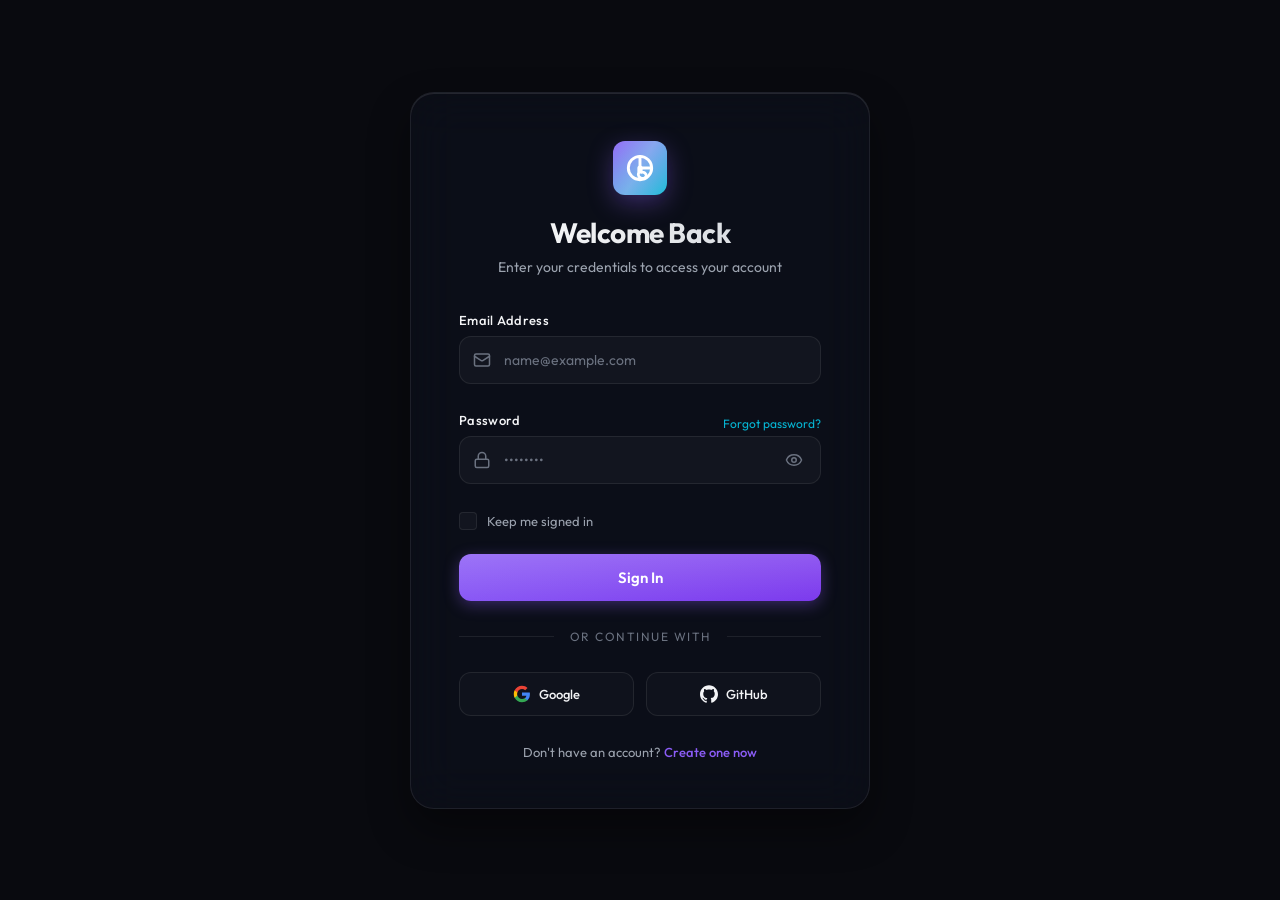
==== dashboard.html @ 805add6e "feat: Add dashboard page and update login redirect" ====
<!DOCTYPE html>
<html lang="en">
<head>
    <meta charset="UTF-8">
    <meta name="viewport" content="width=device-width, initial-scale=1.0">
    <title>Nebula Cloud | Dashboard</title>
    <!-- Google Fonts -->
    <link rel="preconnect" href="https://fonts.googleapis.com">
    <link rel="preconnect" href="https://fonts.gstatic.com" crossorigin>
    <link href="https://fonts.googleapis.com/css2?family=Outfit:wght@300;400;500;600;700&display=swap" rel="stylesheet">
    <style>
        /* --- CSS variables & Design tokens --- */
        :root {
            --bg-dark: #090a0f;
            --card-bg: rgba(17, 20, 32, 0.45);
            --card-border: rgba(255, 255, 255, 0.08);
            --primary: #8b5cf6;
            --primary-glow: rgba(139, 92, 246, 0.3);
            --primary-hover: #7c3aed;
            --accent-cyan: #06b6d4;
            --accent-green: #10b981;
            --accent-red: #ef4444;
            --text-main: #f3f4f6;
            --text-muted: #9ca3af;
            --text-muted-light: #6b7280;
            --radius-lg: 24px;
            --radius-md: 16px;
            --radius-sm: 8px;
            --transition-smooth: all 0.3s cubic-bezier(0.4, 0, 0.2, 1);
            --transition-fast: all 0.15s ease;
        }

        /* --- Global Resets & Base --- */
        * {
            margin: 0;
            padding: 0;
            box-sizing: border-box;
        }

        html, body {
            width: 100%;
            min-height: 100vh;
            font-family: 'Outfit', sans-serif;
            background-color: var(--bg-dark);
            color: var(--text-main);
            overflow-x: hidden;
            display: flex;
        }



        /* --- Background Floating Blobs --- */
        .blob-container {
            position: fixed;
            top: 0;
            left: 0;
            width: 100vw;
            height: 100vh;
            z-index: -1;
            overflow: hidden;
            pointer-events: none;
        }

        .blob {
            position: absolute;
            border-radius: 50%;
            filter: blur(120px);
            opacity: 0.2;
            mix-blend-mode: screen;
            animation: float 30s infinite alternate ease-in-out;
        }

        .blob-1 {
            top: -10%;
            left: 10%;
            width: 45vw;
            height: 45vw;
            background: radial-gradient(circle, var(--primary) 0%, rgba(139,92,246,0) 70%);
            animation-duration: 25s;
        }

        .blob-2 {
            bottom: -10%;
            right: 10%;
            width: 50vw;
            height: 50vw;
            background: radial-gradient(circle, var(--accent-cyan) 0%, rgba(6,182,212,0) 70%);
            animation-duration: 35s;
            animation-delay: -5s;
        }

        @keyframes float {
            0% { transform: translate(0, 0) scale(1) rotate(0deg); }
            50% { transform: translate(5%, 10%) scale(1.1) rotate(180deg); }
            100% { transform: translate(0, 0) scale(1) rotate(360deg); }
        }

        /* --- Dashboard Layout --- */
        .dashboard-container {
            display: grid;
            grid-template-columns: 260px 1fr;
            width: 100%;
            min-height: 100vh;
            position: relative;
        }

        /* --- Sidebar Navigation --- */
        .sidebar {
            background: rgba(10, 11, 18, 0.6);
            border-right: 1px solid var(--card-border);
            backdrop-filter: blur(20px);
            padding: 32px 24px;
            display: flex;
            flex-direction: column;
            justify-content: space-between;
        }

        .brand {
            display: flex;
            align-items: center;
            gap: 12px;
            margin-bottom: 48px;
        }

        .brand .logo {
            display: flex;
            justify-content: center;
            align-items: center;
            width: 38px;
            height: 38px;
            border-radius: var(--radius-sm);
            background: linear-gradient(135deg, var(--primary), var(--accent-cyan));
            color: white;
            box-shadow: 0 4px 12px var(--primary-glow);
        }

        .brand .logo svg {
            width: 20px;
            height: 20px;
        }

        .brand span {
            font-size: 18px;
            font-weight: 700;
            letter-spacing: -0.5px;
            background: linear-gradient(to right, #ffffff, #d1d5db);
            -webkit-background-clip: text;
            -webkit-text-fill-color: transparent;
        }

        .nav-menu {
            display: flex;
            flex-direction: column;
            gap: 8px;
            list-style: none;
            flex-grow: 1;
        }

        .nav-item a {
            display: flex;
            align-items: center;
            gap: 12px;
            padding: 12px 16px;
            color: var(--text-muted);
            text-decoration: none;
            border-radius: var(--radius-sm);
            font-size: 14px;
            font-weight: 500;
            transition: var(--transition-smooth);
        }

        .nav-item.active a,
        .nav-item a:hover {
            color: var(--text-main);
            background: rgba(255, 255, 255, 0.04);
        }

        .nav-item.active a {
            background: rgba(139, 92, 246, 0.15);
            border-left: 3px solid var(--primary);
            color: #c084fc;
        }

        .nav-item a svg {
            width: 18px;
            height: 18px;
        }

        .sidebar-footer {
            border-top: 1px solid var(--card-border);
            padding-top: 24px;
        }

        .logout-btn {
            width: 100%;
            display: flex;
            align-items: center;
            gap: 12px;
            padding: 12px 16px;
            background: none;
            border: 1px solid rgba(239, 68, 68, 0.2);
            border-radius: var(--radius-sm);
            color: var(--accent-red);
            font-family: inherit;
            font-size: 14px;
            font-weight: 500;
            cursor: pointer;
            transition: var(--transition-smooth);
        }

        .logout-btn:hover {
            background: rgba(239, 68, 68, 0.1);
            box-shadow: 0 0 15px rgba(239, 68, 68, 0.15);
        }

        /* --- Main Content Section --- */
        .main-content {
            padding: 40px;
            overflow-y: auto;
            max-height: 100vh;
        }

        /* --- Header --- */
        .dashboard-header {
            display: flex;
            justify-content: space-between;
            align-items: center;
            margin-bottom: 36px;
        }

        .welcome-section h2 {
            font-size: 28px;
            font-weight: 700;
            letter-spacing: -0.5px;
            margin-bottom: 6px;
        }

        .welcome-section p {
            color: var(--text-muted);
            font-size: 14px;
        }

        .action-bar {
            display: flex;
            gap: 12px;
        }

        .btn-primary {
            display: inline-flex;
            align-items: center;
            gap: 8px;
            padding: 12px 20px;
            background: linear-gradient(135deg, var(--primary), var(--primary-hover));
            border: none;
            border-radius: var(--radius-sm);
            color: white;
            font-family: inherit;
            font-size: 14px;
            font-weight: 600;
            cursor: pointer;
            box-shadow: 0 4px 15px var(--primary-glow);
            transition: var(--transition-smooth);
        }

        .btn-primary:hover {
            transform: translateY(-2px);
            box-shadow: 0 6px 20px rgba(139, 92, 246, 0.4);
        }

        .btn-primary:active {
            transform: translateY(0);
        }

        /* --- Stats Grid --- */
        .stats-grid {
            display: grid;
            grid-template-columns: repeat(auto-fit, minmax(220px, 1fr));
            gap: 24px;
            margin-bottom: 36px;
        }

        .stat-card {
            background: var(--card-bg);
            border: 1px solid var(--card-border);
            backdrop-filter: blur(20px);
            border-radius: var(--radius-md);
            padding: 24px;
            box-shadow: 0 10px 30px rgba(0, 0, 0, 0.2);
            transition: var(--transition-smooth);
        }

        .stat-card:hover {
            transform: translateY(-4px);
            border-color: rgba(255, 255, 255, 0.15);
            box-shadow: 0 12px 35px rgba(0, 0, 0, 0.3);
        }

        .stat-header {
            display: flex;
            justify-content: space-between;
            align-items: center;
            margin-bottom: 16px;
        }

        .stat-title {
            color: var(--text-muted);
            font-size: 14px;
            font-weight: 500;
        }

        .stat-icon {
            width: 36px;
            height: 36px;
            border-radius: var(--radius-sm);
            background: rgba(255, 255, 255, 0.03);
            display: flex;
            justify-content: center;
            align-items: center;
            color: var(--primary);
        }

        .stat-icon svg {
            width: 20px;
            height: 20px;
        }

        .stat-card:nth-child(2) .stat-icon { color: var(--accent-cyan); }
        .stat-card:nth-child(3) .stat-icon { color: var(--accent-green); }

        .stat-value {
            font-size: 32px;
            font-weight: 700;
            margin-bottom: 8px;
            letter-spacing: -0.5px;
        }

        .stat-footer {
            font-size: 12px;
            display: flex;
            align-items: center;
            gap: 4px;
        }

        .trend-up { color: var(--accent-green); }
        .trend-down { color: var(--accent-red); }

        /* --- Progress Bar --- */
        .progress-container {
            width: 100%;
            height: 6px;
            background: rgba(255, 255, 255, 0.05);
            border-radius: 3px;
            margin-top: 12px;
            overflow: hidden;
        }

        .progress-bar {
            height: 100%;
            background: linear-gradient(to right, var(--primary), var(--accent-cyan));
            border-radius: 3px;
            transition: width 1s ease-in-out;
        }

        /* --- Instance Table Section --- */
        .table-section {
            background: var(--card-bg);
            border: 1px solid var(--card-border);
            backdrop-filter: blur(20px);
            border-radius: var(--radius-md);
            padding: 28px;
            box-shadow: 0 10px 30px rgba(0, 0, 0, 0.2);
        }

        .table-title-row {
            display: flex;
            justify-content: space-between;
            align-items: center;
            margin-bottom: 20px;
        }

        .table-title {
            font-size: 18px;
            font-weight: 600;
        }

        .instance-table-wrapper {
            overflow-x: auto;
        }

        .instance-table {
            width: 100%;
            border-collapse: collapse;
            text-align: left;
        }

        .instance-table th {
            color: var(--text-muted);
            font-size: 13px;
            font-weight: 500;
            padding: 12px 16px;
            border-bottom: 1px solid var(--card-border);
        }

        .instance-table td {
            padding: 16px;
            font-size: 14px;
            border-bottom: 1px solid rgba(255, 255, 255, 0.04);
        }

        .instance-table tbody tr {
            transition: var(--transition-fast);
        }

        .instance-table tbody tr:hover {
            background: rgba(255, 255, 255, 0.01);
        }

        .status-badge {
            display: inline-flex;
            align-items: center;
            gap: 6px;
            padding: 4px 10px;
            border-radius: 12px;
            font-size: 12px;
            font-weight: 500;
        }

        .status-badge.active {
            background: rgba(16, 185, 129, 0.1);
            color: #a7f3d0;
            border: 1px solid rgba(16, 185, 129, 0.2);
        }

        .status-badge.active .dot {
            width: 6px;
            height: 6px;
            border-radius: 50%;
            background: var(--accent-green);
            box-shadow: 0 0 8px var(--accent-green);
        }

        .status-badge.stopped {
            background: rgba(239, 68, 68, 0.1);
            color: #fecaca;
            border: 1px solid rgba(239, 68, 68, 0.2);
        }

        .status-badge.stopped .dot {
            width: 6px;
            height: 6px;
            border-radius: 50%;
            background: var(--accent-red);
        }

        .btn-icon {
            background: none;
            border: none;
            color: var(--text-muted);
            cursor: pointer;
            padding: 6px;
            border-radius: 4px;
            display: inline-flex;
            align-items: center;
            justify-content: center;
            transition: var(--transition-fast);
        }

        .btn-icon:hover {
            color: var(--accent-red);
            background: rgba(239, 68, 68, 0.1);
        }

        .btn-icon svg {
            width: 16px;
            height: 16px;
        }

        /* --- Toast notification --- */
        .toast {
            position: fixed;
            bottom: 24px;
            right: 24px;
            z-index: 100;
            display: flex;
            align-items: center;
            gap: 12px;
            padding: 16px 20px;
            border-radius: var(--radius-sm);
            backdrop-filter: blur(16px);
            background: rgba(16, 185, 129, 0.15);
            border: 1px solid rgba(16, 185, 129, 0.25);
            color: #a7f3d0;
            box-shadow: 0 10px 30px rgba(0, 0, 0, 0.5);
            transform: translateY(100px);
            opacity: 0;
            transition: all 0.4s cubic-bezier(0.175, 0.885, 0.32, 1.275);
        }

        .toast.show {
            transform: translateY(0);
            opacity: 1;
        }

        .toast-icon {
            display: flex;
            align-items: center;
            justify-content: center;
            width: 20px;
            height: 20px;
        }

        .toast-icon::before {
            content: '';
            display: block;
            width: 6px;
            height: 10px;
            border: solid #10b981;
            border-width: 0 2px 2px 0;
            transform: rotate(45deg);
        }

        /* --- Responsive adjust --- */
        @media (max-width: 768px) {
            .dashboard-container {
                grid-template-columns: 1fr;
            }
            .sidebar {
                display: none; /* In production a hamburger menu is added */
            }
            .main-content {
                padding: 24px;
            }
        }
    </style>
</head>
<body>
    <!-- Security verification (immediate block) -->
    <script>
        if (!sessionStorage.getItem('userEmail')) {
            window.location.href = 'index.html';
        }
    </script>

    <!-- Animated Blobs -->
    <div class="blob-container">
        <div class="blob blob-1"></div>
        <div class="blob blob-2"></div>
    </div>

    <div class="dashboard-container" style="width: 100%;">
        <!-- Sidebar Navigation -->
        <aside class="sidebar">
            <div>
                <div class="brand">
                    <div class="logo">
                        <svg viewBox="0 0 24 24" fill="none" stroke="currentColor" stroke-width="2.5" stroke-linecap="round" stroke-linejoin="round">
                            <path d="M17.5 19A3.5 3.5 0 0 0 13 15.7V12a1 1 0 0 0-2 0v3.7a3.5 3.5 0 1 0 6.5 3.3z"/>
                            <path d="M12 2a10 10 0 1 0 10 10H12V2z"/>
                            <path d="M12 2a10 10 0 0 1 10 10"/>
                        </svg>
                    </div>
                    <span>Nebula Cloud</span>
                </div>
                <ul class="nav-menu">
                    <li class="nav-item active">
                        <a href="#">
                            <svg viewBox="0 0 24 24" fill="none" stroke="currentColor" stroke-width="2" stroke-linecap="round" stroke-linejoin="round">
                                <rect x="3" y="3" width="7" height="9" rx="1"/>
                                <rect x="14" y="3" width="7" height="5" rx="1"/>
                                <rect x="14" y="12" width="7" height="9" rx="1"/>
                                <rect x="3" y="16" width="7" height="5" rx="1"/>
                            </svg>
                            Dashboard
                        </a>
                    </li>
                    <li class="nav-item">
                        <a href="#">
                            <svg viewBox="0 0 24 24" fill="none" stroke="currentColor" stroke-width="2" stroke-linecap="round" stroke-linejoin="round">
                                <path d="M12 2L2 7l10 5 10-5-10-5zM2 17l10 5 10-5M2 12l10 5 10-5"/>
                            </svg>
                            Instances
                        </a>
                    </li>
                    <li class="nav-item">
                        <a href="#">
                            <svg viewBox="0 0 24 24" fill="none" stroke="currentColor" stroke-width="2" stroke-linecap="round" stroke-linejoin="round">
                                <path d="M21.21 15.89A10 10 0 1 1 8 2.83M22 12A10 10 0 0 0 12 2v10z"/>
                            </svg>
                            Analytics
                        </a>
                    </li>
                    <li class="nav-item">
                        <a href="#">
                            <svg viewBox="0 0 24 24" fill="none" stroke="currentColor" stroke-width="2" stroke-linecap="round" stroke-linejoin="round">
                                <circle cx="12" cy="12" r="3"/>
                                <path d="M19.4 15a1.65 1.65 0 0 0 .33 1.82l.06.06a2 2 0 1 1-2.83 2.83l-.06-.06a1.65 1.65 0 0 0-1.82-.33 1.65 1.65 0 0 0-1 1.51V21a2 2 0 0 1-4 0v-.09A1.65 1.65 0 0 0 9 19.4a1.65 1.65 0 0 0-1.82.33l-.06.06a2 2 0 1 1-2.83-2.83l.06-.06a1.65 1.65 0 0 0 .33-1.82 1.65 1.65 0 0 0-1.51-1H3a2 2 0 0 1 0-4h.09A1.65 1.65 0 0 0 4.6 9a1.65 1.65 0 0 0-.33-1.82l-.06-.06a2 2 0 1 1 2.83-2.83l.06.06a1.65 1.65 0 0 0 1.82.33H9a1.65 1.65 0 0 0 1-1.51V3a2 2 0 0 1 4 0v.09a1.65 1.65 0 0 0 1 1.51 1.65 1.65 0 0 0 1.82-.33l.06-.06a2 2 0 1 1 2.83 2.83l-.06.06a1.65 1.65 0 0 0-.33 1.82V9a1.65 1.65 0 0 0 1.51 1H21a2 2 0 0 1 0 4h-.09a1.65 1.65 0 0 0-1.51 1z"/>
                            </svg>
                            Settings
                        </a>
                    </li>
                </ul>
            </div>
            <div class="sidebar-footer">
                <button class="logout-btn" id="logout-btn">
                    <svg viewBox="0 0 24 24" fill="none" stroke="currentColor" stroke-width="2" stroke-linecap="round" stroke-linejoin="round">
                        <path d="M9 21H5a2 2 0 0 1-2-2V5a2 2 0 0 1 2-2h4M16 17l5-5-5-5M21 12H9"/>
                    </svg>
                    Sign Out
                </button>
            </div>
        </aside>

        <!-- Main Dashboard Panel -->
        <main class="main-content">
            <!-- Header -->
            <header class="dashboard-header">
                <div class="welcome-section">
                    <h2 id="welcome-title">Welcome back!</h2>
                    <p>Here is what's happening with your deployments today.</p>
                </div>
                <div class="action-bar">
                    <button class="btn-primary" id="btn-create">
                        <svg viewBox="0 0 24 24" fill="none" stroke="currentColor" stroke-width="2.5" stroke-linecap="round" stroke-linejoin="round" style="width: 18px; height: 18px;">
                            <line x1="12" y1="5" x2="12" y2="19"></line>
                            <line x1="5" y1="12" x2="19" y2="12"></line>
                        </svg>
                        Deploy Instance
                    </button>
                </div>
            </header>

            <!-- Stats Overview Cards -->
            <section class="stats-grid">
                <!-- Stat 1 -->
                <div class="stat-card">
                    <div class="stat-header">
                        <span class="stat-title">Active Instances</span>
                        <div class="stat-icon">
                            <svg viewBox="0 0 24 24" fill="none" stroke="currentColor" stroke-width="2" stroke-linecap="round" stroke-linejoin="round">
                                <rect x="2" y="2" width="20" height="8" rx="2" ry="2"/>
                                <rect x="2" y="14" width="20" height="8" rx="2" ry="2"/>
                                <line x1="6" y1="6" x2="6.01" y2="6"/>
                                <line x1="6" y1="18" x2="6.01" y2="18"/>
                            </svg>
                        </div>
                    </div>
                    <div class="stat-value" id="instances-count">3</div>
                    <div class="stat-footer">
                        <span class="trend-up">▲ 1 new</span> in the last 24h
                    </div>
                </div>

                <!-- Stat 2 -->
                <div class="stat-card">
                    <div class="stat-header">
                        <span class="stat-title">CPU Performance</span>
                        <div class="stat-icon">
                            <svg viewBox="0 0 24 24" fill="none" stroke="currentColor" stroke-width="2" stroke-linecap="round" stroke-linejoin="round">
                                <rect x="4" y="4" width="16" height="16" rx="2"/>
                                <rect x="9" y="9" width="6" height="6"/>
                                <line x1="9" y1="1" x2="9" y2="4"/>
                                <line x1="15" y1="1" x2="15" y2="4"/>
                                <line x1="9" y1="20" x2="9" y2="23"/>
                                <line x1="15" y1="20" x2="15" y2="23"/>
                                <line x1="20" y1="9" x2="23" y2="9"/>
                                <line x1="20" y1="15" x2="23" y2="15"/>
                                <line x1="1" y1="9" x2="4" y2="9"/>
                                <line x1="1" y1="15" x2="4" y2="15"/>
                            </svg>
                        </div>
                    </div>
                    <div class="stat-value">42%</div>
                    <div class="stat-footer">
                        Normal load capacity
                    </div>
                    <div class="progress-container">
                        <div class="progress-bar" style="width: 42%;"></div>
                    </div>
                </div>

                <!-- Stat 3 -->
                <div class="stat-card">
                    <div class="stat-header">
                        <span class="stat-title">Memory Allocation</span>
                        <div class="stat-icon">
                            <svg viewBox="0 0 24 24" fill="none" stroke="currentColor" stroke-width="2" stroke-linecap="round" stroke-linejoin="round">
                                <path d="M6 2v20M18 2v20M6 6h12M6 10h12M6 14h12M6 18h12"/>
                            </svg>
                        </div>
                    </div>
                    <div class="stat-value">68%</div>
                    <div class="stat-footer">
                        5.4 GB of 8 GB utilized
                    </div>
                    <div class="progress-container">
                        <div class="progress-bar" style="width: 68%; background: linear-gradient(to right, var(--primary), var(--accent-cyan));"></div>
                    </div>
                </div>
            </section>

            <!-- Table of Active Deployments -->
            <section class="table-section">
                <div class="table-title-row">
                    <h3 class="table-title">Cloud Deployments</h3>
                </div>
                <div class="instance-table-wrapper">
                    <table class="instance-table">
                        <thead>
                            <tr>
                                <th>Name</th>
                                <th>IP Address</th>
                                <th>Region</th>
                                <th>Status</th>
                                <th>Uptime</th>
                                <th>Actions</th>
                            </tr>
                        </thead>
                        <tbody id="instances-tbody">
                            <tr>
                                <td style="font-weight: 500;">production-web-01</td>
                                <td style="font-family: monospace; color: var(--accent-cyan);">192.168.10.45</td>
                                <td>US-East (N. Virginia)</td>
                                <td>
                                    <span class="status-badge active">
                                        <span class="dot"></span>
                                        Running
                                    </span>
                                </td>
                                <td>14 days</td>
                                <td>
                                    <button class="btn-icon delete-btn" aria-label="Terminate instance" data-name="production-web-01">
                                        <svg viewBox="0 0 24 24" fill="none" stroke="currentColor" stroke-width="2" stroke-linecap="round" stroke-linejoin="round">
                                            <polyline points="3 6 5 6 21 6"></polyline>
                                            <path d="M19 6v14a2 2 0 0 1-2 2H7a2 2 0 0 1-2-2V6m3 0V4a2 2 0 0 1 2-2h4a2 2 0 0 1 2 2v2"></path>
                                            <line x1="10" y1="11" x2="10" y2="17"></line>
                                            <line x1="14" y1="11" x2="14" y2="17"></line>
                                        </svg>
                                    </button>
                                </td>
                            </tr>
                            <tr>
                                <td style="font-weight: 500;">api-backend-srv</td>
                                <td style="font-family: monospace; color: var(--accent-cyan);">192.168.10.82</td>
                                <td>EU-West (Frankfurt)</td>
                                <td>
                                    <span class="status-badge active">
                                        <span class="dot"></span>
                                        Running
                                    </span>
                                </td>
                                <td>6 days</td>
                                <td>
                                    <button class="btn-icon delete-btn" aria-label="Terminate instance" data-name="api-backend-srv">
                                        <svg viewBox="0 0 24 24" fill="none" stroke="currentColor" stroke-width="2" stroke-linecap="round" stroke-linejoin="round">
                                            <polyline points="3 6 5 6 21 6"></polyline>
                                            <path d="M19 6v14a2 2 0 0 1-2 2H7a2 2 0 0 1-2-2V6m3 0V4a2 2 0 0 1 2-2h4a2 2 0 0 1 2 2v2"></path>
                                            <line x1="10" y1="11" x2="10" y2="17"></line>
                                            <line x1="14" y1="11" x2="14" y2="17"></line>
                                        </svg>
                                    </button>
                                </td>
                            </tr>
                            <tr>
                                <td style="font-weight: 500;">cache-redis-db</td>
                                <td style="font-family: monospace; color: var(--accent-cyan);">192.168.12.18</td>
                                <td>AP-South (Mumbai)</td>
                                <td>
                                    <span class="status-badge active">
                                        <span class="dot"></span>
                                        Running
                                    </span>
                                </td>
                                <td>32 mins</td>
                                <td>
                                    <button class="btn-icon delete-btn" aria-label="Terminate instance" data-name="cache-redis-db">
                                        <svg viewBox="0 0 24 24" fill="none" stroke="currentColor" stroke-width="2" stroke-linecap="round" stroke-linejoin="round">
                                            <polyline points="3 6 5 6 21 6"></polyline>
                                            <path d="M19 6v14a2 2 0 0 1-2 2H7a2 2 0 0 1-2-2V6m3 0V4a2 2 0 0 1 2-2h4a2 2 0 0 1 2 2v2"></path>
                                            <line x1="10" y1="11" x2="10" y2="17"></line>
                                            <line x1="14" y1="11" x2="14" y2="17"></line>
                                        </svg>
                                    </button>
                                </td>
                            </tr>
                        </tbody>
                    </table>
                </div>
            </section>
        </main>
    </div>

    <!-- Toast Notification -->
    <div id="toast" class="toast">
        <span class="toast-icon"></span>
        <span id="toast-text" class="toast-message">Instance deployed successfully!</span>
    </div>

    <!-- Script logic directly in dashboard.html -->
    <script>
        document.addEventListener('DOMContentLoaded', () => {
            const email = sessionStorage.getItem('userEmail');
            if (!email) {
                window.location.href = 'index.html';
                return;
            }

            // Update Header Name
            const welcomeTitle = document.getElementById('welcome-title');
            const name = email.split('@')[0];
            welcomeTitle.textContent = `Welcome back, ${name.charAt(0).toUpperCase() + name.slice(1)}!`;

            // Sign out action
            const logoutBtn = document.getElementById('logout-btn');
            logoutBtn.addEventListener('click', () => {
                sessionStorage.clear();
                window.location.href = 'index.html';
            });

            // Action: Terminate Instance
            const tbody = document.getElementById('instances-tbody');
            const instancesCount = document.getElementById('instances-count');

            const updateCounts = () => {
                const rows = tbody.querySelectorAll('tr').length;
                instancesCount.textContent = rows;
            };

            const attachDeleteListeners = () => {
                tbody.querySelectorAll('.delete-btn').forEach(btn => {
                    btn.replaceWith(btn.cloneNode(true)); // Clean listeners
                });
                
                tbody.querySelectorAll('.delete-btn').forEach(btn => {
                    btn.addEventListener('click', (e) => {
                        const tr = btn.closest('tr');
                        const name = btn.getAttribute('data-name');
                        tr.style.opacity = '0';
                        tr.style.transform = 'translateX(-20px)';
                        
                        setTimeout(() => {
                            tr.remove();
                            updateCounts();
                            showToast(`Instance "${name}" terminated successfully.`);
                        }, 300);
                    });
                });
            };

            // Initial bind
            attachDeleteListeners();

            // Toast Trigger
            const toast = document.getElementById('toast');
            const toastText = document.getElementById('toast-text');
            let toastTimeout;

            const showToast = (message) => {
                clearTimeout(toastTimeout);
                toastText.textContent = message;
                toast.classList.add('show');
                
                toastTimeout = setTimeout(() => {
                    toast.classList.remove('show');
                }, 3000);
            };

            // Deploy New Instance Interaction
            const btnCreate = document.getElementById('btn-create');
            const regions = ['US-West (Oregon)', 'EU-East (Ireland)', 'AP-East (Tokyo)', 'AP-Southeast (Singapore)'];
            const names = ['worker-node-alpha', 'analytics-db-replica', 'stat-logging-srv', 'media-storage-cdn'];
            
            btnCreate.addEventListener('click', () => {
                const randomIP = `192.168.${Math.floor(Math.random()*15 + 10)}.${Math.floor(Math.random()*250 + 4)}`;
                const randomRegion = regions[Math.floor(Math.random() * regions.length)];
                const randomName = `${names[Math.floor(Math.random() * names.length)]}-${Math.floor(Math.random() * 90 + 10)}`;

                const newRow = document.createElement('tr');
                newRow.style.opacity = '0';
                newRow.style.transform = 'translateY(15px)';
                newRow.style.transition = 'var(--transition-smooth)';
                
                newRow.innerHTML = `
                    <td style="font-weight: 500;">${randomName}</td>
                    <td style="font-family: monospace; color: var(--accent-cyan);">${randomIP}</td>
                    <td>${randomRegion}</td>
                    <td>
                        <span class="status-badge active">
                            <span class="dot"></span>
                            Running
                        </span>
                    </td>
                    <td>Just now</td>
                    <td>
                        <button class="btn-icon delete-btn" aria-label="Terminate instance" data-name="${randomName}">
                            <svg viewBox="0 0 24 24" fill="none" stroke="currentColor" stroke-width="2" stroke-linecap="round" stroke-linejoin="round">
                                <polyline points="3 6 5 6 21 6"></polyline>
                                <path d="M19 6v14a2 2 0 0 1-2 2H7a2 2 0 0 1-2-2V6m3 0V4a2 2 0 0 1 2-2h4a2 2 0 0 1 2 2v2"></path>
                                <line x1="10" y1="11" x2="10" y2="17"></line>
                                <line x1="14" y1="11" x2="14" y2="17"></line>
                            </svg>
                        </button>
                    </td>
                `;

                tbody.appendChild(newRow);
                
                // Trigger animation reflow
                newRow.offsetHeight;
                
                newRow.style.opacity = '1';
                newRow.style.transform = 'translateY(0)';

                attachDeleteListeners();
                updateCounts();
                showToast(`Deploying new instance "${randomName}"...`);
            });
        });
    </script>
</body>
</html>
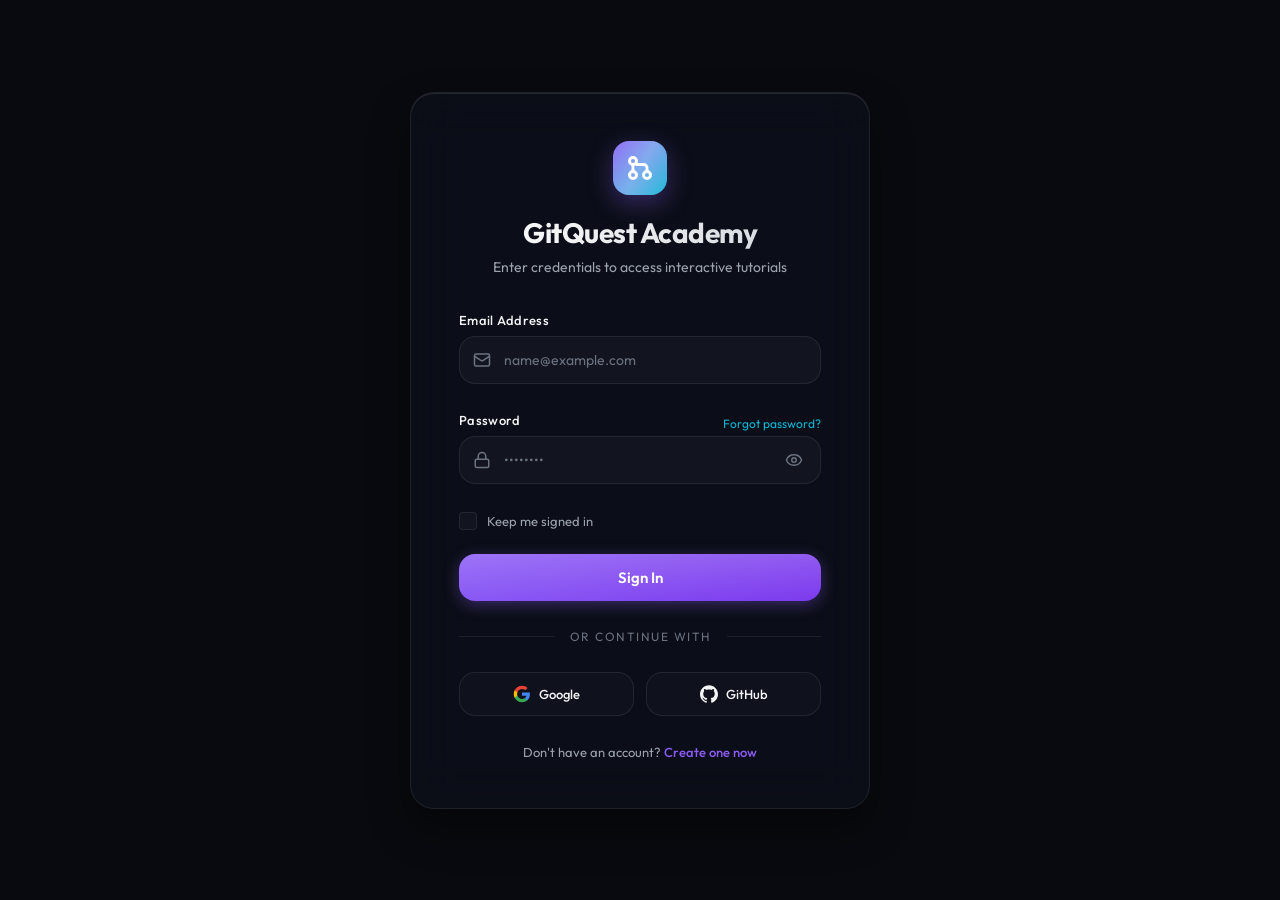
==== commit 429b7fbc: "fix: Bypass session redirect on local file protocol for offline testing" ====
--- a/dashboard.html
+++ b/dashboard.html
@@ -3,540 +3,17 @@
 <head>
     <meta charset="UTF-8">
     <meta name="viewport" content="width=device-width, initial-scale=1.0">
-    <title>Nebula Cloud | Dashboard</title>
+    <title>GitQuest Academy | Master Git & GitHub Interactively</title>
     <!-- Google Fonts -->
     <link rel="preconnect" href="https://fonts.googleapis.com">
     <link rel="preconnect" href="https://fonts.gstatic.com" crossorigin>
-    <link href="https://fonts.googleapis.com/css2?family=Outfit:wght@300;400;500;600;700&display=swap" rel="stylesheet">
-    <style>
-        /* --- CSS variables & Design tokens --- */
-        :root {
-            --bg-dark: #090a0f;
-            --card-bg: rgba(17, 20, 32, 0.45);
-            --card-border: rgba(255, 255, 255, 0.08);
-            --primary: #8b5cf6;
-            --primary-glow: rgba(139, 92, 246, 0.3);
-            --primary-hover: #7c3aed;
-            --accent-cyan: #06b6d4;
-            --accent-green: #10b981;
-            --accent-red: #ef4444;
-            --text-main: #f3f4f6;
-            --text-muted: #9ca3af;
-            --text-muted-light: #6b7280;
-            --radius-lg: 24px;
-            --radius-md: 16px;
-            --radius-sm: 8px;
-            --transition-smooth: all 0.3s cubic-bezier(0.4, 0, 0.2, 1);
-            --transition-fast: all 0.15s ease;
-        }
-
-        /* --- Global Resets & Base --- */
-        * {
-            margin: 0;
-            padding: 0;
-            box-sizing: border-box;
-        }
-
-        html, body {
-            width: 100%;
-            min-height: 100vh;
-            font-family: 'Outfit', sans-serif;
-            background-color: var(--bg-dark);
-            color: var(--text-main);
-            overflow-x: hidden;
-            display: flex;
-        }
-
-
-
-        /* --- Background Floating Blobs --- */
-        .blob-container {
-            position: fixed;
-            top: 0;
-            left: 0;
-            width: 100vw;
-            height: 100vh;
-            z-index: -1;
-            overflow: hidden;
-            pointer-events: none;
-        }
-
-        .blob {
-            position: absolute;
-            border-radius: 50%;
-            filter: blur(120px);
-            opacity: 0.2;
-            mix-blend-mode: screen;
-            animation: float 30s infinite alternate ease-in-out;
-        }
-
-        .blob-1 {
-            top: -10%;
-            left: 10%;
-            width: 45vw;
-            height: 45vw;
-            background: radial-gradient(circle, var(--primary) 0%, rgba(139,92,246,0) 70%);
-            animation-duration: 25s;
-        }
-
-        .blob-2 {
-            bottom: -10%;
-            right: 10%;
-            width: 50vw;
-            height: 50vw;
-            background: radial-gradient(circle, var(--accent-cyan) 0%, rgba(6,182,212,0) 70%);
-            animation-duration: 35s;
-            animation-delay: -5s;
-        }
-
-        @keyframes float {
-            0% { transform: translate(0, 0) scale(1) rotate(0deg); }
-            50% { transform: translate(5%, 10%) scale(1.1) rotate(180deg); }
-            100% { transform: translate(0, 0) scale(1) rotate(360deg); }
-        }
-
-        /* --- Dashboard Layout --- */
-        .dashboard-container {
-            display: grid;
-            grid-template-columns: 260px 1fr;
-            width: 100%;
-            min-height: 100vh;
-            position: relative;
-        }
-
-        /* --- Sidebar Navigation --- */
-        .sidebar {
-            background: rgba(10, 11, 18, 0.6);
-            border-right: 1px solid var(--card-border);
-            backdrop-filter: blur(20px);
-            padding: 32px 24px;
-            display: flex;
-            flex-direction: column;
-            justify-content: space-between;
-        }
-
-        .brand {
-            display: flex;
-            align-items: center;
-            gap: 12px;
-            margin-bottom: 48px;
-        }
-
-        .brand .logo {
-            display: flex;
-            justify-content: center;
-            align-items: center;
-            width: 38px;
-            height: 38px;
-            border-radius: var(--radius-sm);
-            background: linear-gradient(135deg, var(--primary), var(--accent-cyan));
-            color: white;
-            box-shadow: 0 4px 12px var(--primary-glow);
-        }
-
-        .brand .logo svg {
-            width: 20px;
-            height: 20px;
-        }
-
-        .brand span {
-            font-size: 18px;
-            font-weight: 700;
-            letter-spacing: -0.5px;
-            background: linear-gradient(to right, #ffffff, #d1d5db);
-            -webkit-background-clip: text;
-            -webkit-text-fill-color: transparent;
-        }
-
-        .nav-menu {
-            display: flex;
-            flex-direction: column;
-            gap: 8px;
-            list-style: none;
-            flex-grow: 1;
-        }
-
-        .nav-item a {
-            display: flex;
-            align-items: center;
-            gap: 12px;
-            padding: 12px 16px;
-            color: var(--text-muted);
-            text-decoration: none;
-            border-radius: var(--radius-sm);
-            font-size: 14px;
-            font-weight: 500;
-            transition: var(--transition-smooth);
-        }
-
-        .nav-item.active a,
-        .nav-item a:hover {
-            color: var(--text-main);
-            background: rgba(255, 255, 255, 0.04);
-        }
-
-        .nav-item.active a {
-            background: rgba(139, 92, 246, 0.15);
-            border-left: 3px solid var(--primary);
-            color: #c084fc;
-        }
-
-        .nav-item a svg {
-            width: 18px;
-            height: 18px;
-        }
-
-        .sidebar-footer {
-            border-top: 1px solid var(--card-border);
-            padding-top: 24px;
-        }
-
-        .logout-btn {
-            width: 100%;
-            display: flex;
-            align-items: center;
-            gap: 12px;
-            padding: 12px 16px;
-            background: none;
-            border: 1px solid rgba(239, 68, 68, 0.2);
-            border-radius: var(--radius-sm);
-            color: var(--accent-red);
-            font-family: inherit;
-            font-size: 14px;
-            font-weight: 500;
-            cursor: pointer;
-            transition: var(--transition-smooth);
-        }
-
-        .logout-btn:hover {
-            background: rgba(239, 68, 68, 0.1);
-            box-shadow: 0 0 15px rgba(239, 68, 68, 0.15);
-        }
-
-        /* --- Main Content Section --- */
-        .main-content {
-            padding: 40px;
-            overflow-y: auto;
-            max-height: 100vh;
-        }
-
-        /* --- Header --- */
-        .dashboard-header {
-            display: flex;
-            justify-content: space-between;
-            align-items: center;
-            margin-bottom: 36px;
-        }
-
-        .welcome-section h2 {
-            font-size: 28px;
-            font-weight: 700;
-            letter-spacing: -0.5px;
-            margin-bottom: 6px;
-        }
-
-        .welcome-section p {
-            color: var(--text-muted);
-            font-size: 14px;
-        }
-
-        .action-bar {
-            display: flex;
-            gap: 12px;
-        }
-
-        .btn-primary {
-            display: inline-flex;
-            align-items: center;
-            gap: 8px;
-            padding: 12px 20px;
-            background: linear-gradient(135deg, var(--primary), var(--primary-hover));
-            border: none;
-            border-radius: var(--radius-sm);
-            color: white;
-            font-family: inherit;
-            font-size: 14px;
-            font-weight: 600;
-            cursor: pointer;
-            box-shadow: 0 4px 15px var(--primary-glow);
-            transition: var(--transition-smooth);
-        }
-
-        .btn-primary:hover {
-            transform: translateY(-2px);
-            box-shadow: 0 6px 20px rgba(139, 92, 246, 0.4);
-        }
-
-        .btn-primary:active {
-            transform: translateY(0);
-        }
-
-        /* --- Stats Grid --- */
-        .stats-grid {
-            display: grid;
-            grid-template-columns: repeat(auto-fit, minmax(220px, 1fr));
-            gap: 24px;
-            margin-bottom: 36px;
-        }
-
-        .stat-card {
-            background: var(--card-bg);
-            border: 1px solid var(--card-border);
-            backdrop-filter: blur(20px);
-            border-radius: var(--radius-md);
-            padding: 24px;
-            box-shadow: 0 10px 30px rgba(0, 0, 0, 0.2);
-            transition: var(--transition-smooth);
-        }
-
-        .stat-card:hover {
-            transform: translateY(-4px);
-            border-color: rgba(255, 255, 255, 0.15);
-            box-shadow: 0 12px 35px rgba(0, 0, 0, 0.3);
-        }
-
-        .stat-header {
-            display: flex;
-            justify-content: space-between;
-            align-items: center;
-            margin-bottom: 16px;
-        }
-
-        .stat-title {
-            color: var(--text-muted);
-            font-size: 14px;
-            font-weight: 500;
-        }
-
-        .stat-icon {
-            width: 36px;
-            height: 36px;
-            border-radius: var(--radius-sm);
-            background: rgba(255, 255, 255, 0.03);
-            display: flex;
-            justify-content: center;
-            align-items: center;
-            color: var(--primary);
-        }
-
-        .stat-icon svg {
-            width: 20px;
-            height: 20px;
-        }
-
-        .stat-card:nth-child(2) .stat-icon { color: var(--accent-cyan); }
-        .stat-card:nth-child(3) .stat-icon { color: var(--accent-green); }
-
-        .stat-value {
-            font-size: 32px;
-            font-weight: 700;
-            margin-bottom: 8px;
-            letter-spacing: -0.5px;
-        }
-
-        .stat-footer {
-            font-size: 12px;
-            display: flex;
-            align-items: center;
-            gap: 4px;
-        }
-
-        .trend-up { color: var(--accent-green); }
-        .trend-down { color: var(--accent-red); }
-
-        /* --- Progress Bar --- */
-        .progress-container {
-            width: 100%;
-            height: 6px;
-            background: rgba(255, 255, 255, 0.05);
-            border-radius: 3px;
-            margin-top: 12px;
-            overflow: hidden;
-        }
-
-        .progress-bar {
-            height: 100%;
-            background: linear-gradient(to right, var(--primary), var(--accent-cyan));
-            border-radius: 3px;
-            transition: width 1s ease-in-out;
-        }
-
-        /* --- Instance Table Section --- */
-        .table-section {
-            background: var(--card-bg);
-            border: 1px solid var(--card-border);
-            backdrop-filter: blur(20px);
-            border-radius: var(--radius-md);
-            padding: 28px;
-            box-shadow: 0 10px 30px rgba(0, 0, 0, 0.2);
-        }
-
-        .table-title-row {
-            display: flex;
-            justify-content: space-between;
-            align-items: center;
-            margin-bottom: 20px;
-        }
-
-        .table-title {
-            font-size: 18px;
-            font-weight: 600;
-        }
-
-        .instance-table-wrapper {
-            overflow-x: auto;
-        }
-
-        .instance-table {
-            width: 100%;
-            border-collapse: collapse;
-            text-align: left;
-        }
-
-        .instance-table th {
-            color: var(--text-muted);
-            font-size: 13px;
-            font-weight: 500;
-            padding: 12px 16px;
-            border-bottom: 1px solid var(--card-border);
-        }
-
-        .instance-table td {
-            padding: 16px;
-            font-size: 14px;
-            border-bottom: 1px solid rgba(255, 255, 255, 0.04);
-        }
-
-        .instance-table tbody tr {
-            transition: var(--transition-fast);
-        }
-
-        .instance-table tbody tr:hover {
-            background: rgba(255, 255, 255, 0.01);
-        }
-
-        .status-badge {
-            display: inline-flex;
-            align-items: center;
-            gap: 6px;
-            padding: 4px 10px;
-            border-radius: 12px;
-            font-size: 12px;
-            font-weight: 500;
-        }
-
-        .status-badge.active {
-            background: rgba(16, 185, 129, 0.1);
-            color: #a7f3d0;
-            border: 1px solid rgba(16, 185, 129, 0.2);
-        }
-
-        .status-badge.active .dot {
-            width: 6px;
-            height: 6px;
-            border-radius: 50%;
-            background: var(--accent-green);
-            box-shadow: 0 0 8px var(--accent-green);
-        }
-
-        .status-badge.stopped {
-            background: rgba(239, 68, 68, 0.1);
-            color: #fecaca;
-            border: 1px solid rgba(239, 68, 68, 0.2);
-        }
-
-        .status-badge.stopped .dot {
-            width: 6px;
-            height: 6px;
-            border-radius: 50%;
-            background: var(--accent-red);
-        }
-
-        .btn-icon {
-            background: none;
-            border: none;
-            color: var(--text-muted);
-            cursor: pointer;
-            padding: 6px;
-            border-radius: 4px;
-            display: inline-flex;
-            align-items: center;
-            justify-content: center;
-            transition: var(--transition-fast);
-        }
-
-        .btn-icon:hover {
-            color: var(--accent-red);
-            background: rgba(239, 68, 68, 0.1);
-        }
-
-        .btn-icon svg {
-            width: 16px;
-            height: 16px;
-        }
-
-        /* --- Toast notification --- */
-        .toast {
-            position: fixed;
-            bottom: 24px;
-            right: 24px;
-            z-index: 100;
-            display: flex;
-            align-items: center;
-            gap: 12px;
-            padding: 16px 20px;
-            border-radius: var(--radius-sm);
-            backdrop-filter: blur(16px);
-            background: rgba(16, 185, 129, 0.15);
-            border: 1px solid rgba(16, 185, 129, 0.25);
-            color: #a7f3d0;
-            box-shadow: 0 10px 30px rgba(0, 0, 0, 0.5);
-            transform: translateY(100px);
-            opacity: 0;
-            transition: all 0.4s cubic-bezier(0.175, 0.885, 0.32, 1.275);
-        }
-
-        .toast.show {
-            transform: translateY(0);
-            opacity: 1;
-        }
-
-        .toast-icon {
-            display: flex;
-            align-items: center;
-            justify-content: center;
-            width: 20px;
-            height: 20px;
-        }
-
-        .toast-icon::before {
-            content: '';
-            display: block;
-            width: 6px;
-            height: 10px;
-            border: solid #10b981;
-            border-width: 0 2px 2px 0;
-            transform: rotate(45deg);
-        }
-
-        /* --- Responsive adjust --- */
-        @media (max-width: 768px) {
-            .dashboard-container {
-                grid-template-columns: 1fr;
-            }
-            .sidebar {
-                display: none; /* In production a hamburger menu is added */
-            }
-            .main-content {
-                padding: 24px;
-            }
-        }
-    </style>
+    <link href="https://fonts.googleapis.com/css2?family=Outfit:wght@300;400;500;600;700&family=Fira+Code:wght@400;500;600&display=swap" rel="stylesheet">
+    <link rel="stylesheet" href="style.css">
 </head>
 <body>
     <!-- Security verification (immediate block) -->
     <script>
-        if (!sessionStorage.getItem('userEmail')) {
+        if (window.location.protocol !== 'file:' && !sessionStorage.getItem('userEmail')) {
             window.location.href = 'index.html';
         }
     </script>
@@ -554,48 +31,43 @@
                 <div class="brand">
                     <div class="logo">
                         <svg viewBox="0 0 24 24" fill="none" stroke="currentColor" stroke-width="2.5" stroke-linecap="round" stroke-linejoin="round">
-                            <path d="M17.5 19A3.5 3.5 0 0 0 13 15.7V12a1 1 0 0 0-2 0v3.7a3.5 3.5 0 1 0 6.5 3.3z"/>
-                            <path d="M12 2a10 10 0 1 0 10 10H12V2z"/>
-                            <path d="M12 2a10 10 0 0 1 10 10"/>
+                            <circle cx="18" cy="18" r="3"/>
+                            <circle cx="6" cy="6" r="3"/>
+                            <circle cx="6" cy="18" r="3"/>
+                            <path d="M6 9v6M9 9h6a3 3 0 0 1 3 3v3"/>
                         </svg>
                     </div>
-                    <span>Nebula Cloud</span>
+                    <span>GitQuest Academy</span>
                 </div>
                 <ul class="nav-menu">
-                    <li class="nav-item active">
+                    <li class="nav-item active" data-panel="simulator">
                         <a href="#">
                             <svg viewBox="0 0 24 24" fill="none" stroke="currentColor" stroke-width="2" stroke-linecap="round" stroke-linejoin="round">
-                                <rect x="3" y="3" width="7" height="9" rx="1"/>
-                                <rect x="14" y="3" width="7" height="5" rx="1"/>
-                                <rect x="14" y="12" width="7" height="9" rx="1"/>
-                                <rect x="3" y="16" width="7" height="5" rx="1"/>
+                                <polyline points="4 17 10 11 4 5"></polyline>
+                                <line x1="12" y1="19" x2="20" y2="19"></line>
                             </svg>
-                            Dashboard
+                            Git Simulator
                         </a>
                     </li>
-                    <li class="nav-item">
+                    <li class="nav-item" data-panel="tutorials">
                         <a href="#">
                             <svg viewBox="0 0 24 24" fill="none" stroke="currentColor" stroke-width="2" stroke-linecap="round" stroke-linejoin="round">
-                                <path d="M12 2L2 7l10 5 10-5-10-5zM2 17l10 5 10-5M2 12l10 5 10-5"/>
+                                <path d="M4 19.5A2.5 2.5 0 0 1 6.5 17H20"/>
+                                <path d="M6.5 2H20v20H6.5A2.5 2.5 0 0 1 4 19.5v-15A2.5 2.5 0 0 1 6.5 2z"/>
                             </svg>
-                            Instances
+                            Git Tutorials
                         </a>
                     </li>
-                    <li class="nav-item">
+                    <li class="nav-item" data-panel="quizzes">
                         <a href="#">
                             <svg viewBox="0 0 24 24" fill="none" stroke="currentColor" stroke-width="2" stroke-linecap="round" stroke-linejoin="round">
-                                <path d="M21.21 15.89A10 10 0 1 1 8 2.83M22 12A10 10 0 0 0 12 2v10z"/>
+                                <path d="M14 2H6a2 2 0 0 0-2 2v16a2 2 0 0 0 2 2h12a2 2 0 0 0 2-2V8z"/>
+                                <polyline points="14 2 14 8 20 8"/>
+                                <line x1="9" y1="15" x2="15" y2="15"/>
+                                <line x1="9" y1="11" x2="10" y2="11"/>
+                                <line x1="9" y1="19" x2="13" y2="19"/>
                             </svg>
-                            Analytics
-                        </a>
-                    </li>
-                    <li class="nav-item">
-                        <a href="#">
-                            <svg viewBox="0 0 24 24" fill="none" stroke="currentColor" stroke-width="2" stroke-linecap="round" stroke-linejoin="round">
-                                <circle cx="12" cy="12" r="3"/>
-                                <path d="M19.4 15a1.65 1.65 0 0 0 .33 1.82l.06.06a2 2 0 1 1-2.83 2.83l-.06-.06a1.65 1.65 0 0 0-1.82-.33 1.65 1.65 0 0 0-1 1.51V21a2 2 0 0 1-4 0v-.09A1.65 1.65 0 0 0 9 19.4a1.65 1.65 0 0 0-1.82.33l-.06.06a2 2 0 1 1-2.83-2.83l.06-.06a1.65 1.65 0 0 0 .33-1.82 1.65 1.65 0 0 0-1.51-1H3a2 2 0 0 1 0-4h.09A1.65 1.65 0 0 0 4.6 9a1.65 1.65 0 0 0-.33-1.82l-.06-.06a2 2 0 1 1 2.83-2.83l.06.06a1.65 1.65 0 0 0 1.82.33H9a1.65 1.65 0 0 0 1-1.51V3a2 2 0 0 1 4 0v.09a1.65 1.65 0 0 0 1 1.51 1.65 1.65 0 0 0 1.82-.33l.06-.06a2 2 0 1 1 2.83 2.83l-.06.06a1.65 1.65 0 0 0-.33 1.82V9a1.65 1.65 0 0 0 1.51 1H21a2 2 0 0 1 0 4h-.09a1.65 1.65 0 0 0-1.51 1z"/>
-                            </svg>
-                            Settings
+                            Interactive Quizzes
                         </a>
                     </li>
                 </ul>
@@ -610,180 +82,141 @@
             </div>
         </aside>
 
-        <!-- Main Dashboard Panel -->
+        <!-- Main Panel Content -->
         <main class="main-content">
-            <!-- Header -->
+            <!-- Global header -->
             <header class="dashboard-header">
                 <div class="welcome-section">
-                    <h2 id="welcome-title">Welcome back!</h2>
-                    <p>Here is what's happening with your deployments today.</p>
-                </div>
-                <div class="action-bar">
-                    <button class="btn-primary" id="btn-create">
-                        <svg viewBox="0 0 24 24" fill="none" stroke="currentColor" stroke-width="2.5" stroke-linecap="round" stroke-linejoin="round" style="width: 18px; height: 18px;">
-                            <line x1="12" y1="5" x2="12" y2="19"></line>
-                            <line x1="5" y1="12" x2="19" y2="12"></line>
-                        </svg>
-                        Deploy Instance
-                    </button>
+                    <h2 id="welcome-title">Welcome to GitQuest!</h2>
+                    <p id="welcome-subtitle">Learn version control interactively. Staging, commits, branches, and GitHub push simulation.</p>
                 </div>
             </header>
 
-            <!-- Stats Overview Cards -->
-            <section class="stats-grid">
-                <!-- Stat 1 -->
-                <div class="stat-card">
-                    <div class="stat-header">
-                        <span class="stat-title">Active Instances</span>
-                        <div class="stat-icon">
-                            <svg viewBox="0 0 24 24" fill="none" stroke="currentColor" stroke-width="2" stroke-linecap="round" stroke-linejoin="round">
-                                <rect x="2" y="2" width="20" height="8" rx="2" ry="2"/>
-                                <rect x="2" y="14" width="20" height="8" rx="2" ry="2"/>
-                                <line x1="6" y1="6" x2="6.01" y2="6"/>
-                                <line x1="6" y1="18" x2="6.01" y2="18"/>
-                            </svg>
-                        </div>
-                    </div>
-                    <div class="stat-value" id="instances-count">3</div>
-                    <div class="stat-footer">
-                        <span class="trend-up">▲ 1 new</span> in the last 24h
-                    </div>
-                </div>
-
-                <!-- Stat 2 -->
-                <div class="stat-card">
-                    <div class="stat-header">
-                        <span class="stat-title">CPU Performance</span>
-                        <div class="stat-icon">
-                            <svg viewBox="0 0 24 24" fill="none" stroke="currentColor" stroke-width="2" stroke-linecap="round" stroke-linejoin="round">
-                                <rect x="4" y="4" width="16" height="16" rx="2"/>
-                                <rect x="9" y="9" width="6" height="6"/>
-                                <line x1="9" y1="1" x2="9" y2="4"/>
-                                <line x1="15" y1="1" x2="15" y2="4"/>
-                                <line x1="9" y1="20" x2="9" y2="23"/>
-                                <line x1="15" y1="20" x2="15" y2="23"/>
-                                <line x1="20" y1="9" x2="23" y2="9"/>
-                                <line x1="20" y1="15" x2="23" y2="15"/>
-                                <line x1="1" y1="9" x2="4" y2="9"/>
-                                <line x1="1" y1="15" x2="4" y2="15"/>
-                            </svg>
-                        </div>
-                    </div>
-                    <div class="stat-value">42%</div>
-                    <div class="stat-footer">
-                        Normal load capacity
-                    </div>
-                    <div class="progress-container">
-                        <div class="progress-bar" style="width: 42%;"></div>
-                    </div>
-                </div>
-
-                <!-- Stat 3 -->
-                <div class="stat-card">
-                    <div class="stat-header">
-                        <span class="stat-title">Memory Allocation</span>
-                        <div class="stat-icon">
-                            <svg viewBox="0 0 24 24" fill="none" stroke="currentColor" stroke-width="2" stroke-linecap="round" stroke-linejoin="round">
-                                <path d="M6 2v20M18 2v20M6 6h12M6 10h12M6 14h12M6 18h12"/>
-                            </svg>
-                        </div>
-                    </div>
-                    <div class="stat-value">68%</div>
-                    <div class="stat-footer">
-                        5.4 GB of 8 GB utilized
-                    </div>
-                    <div class="progress-container">
-                        <div class="progress-bar" style="width: 68%; background: linear-gradient(to right, var(--primary), var(--accent-cyan));"></div>
+            <!-- VIEW 1: Git Simulator Sandbox -->
+            <section class="panel-view active-panel" id="panel-simulator">
+                <div class="simulator-grid">
+                    <!-- Git Visualizer Diagram -->
+                    <div class="git-visualizer">
+                        <!-- Working Directory Zone -->
+                        <div class="visual-zone highlight-work" id="zone-working">
+                            <div class="zone-header">
+                                <span class="indicator"></span>
+                                Working Directory
+                            </div>
+                            <div class="file-list" id="files-working">
+                                <!-- Dynamically filled with script.js -->
+                            </div>
+                        </div>
+
+                        <!-- Staging Area Zone -->
+                        <div class="visual-zone highlight-stage" id="zone-staging">
+                            <div class="zone-header">
+                                <span class="indicator"></span>
+                                Staging Area
+                            </div>
+                            <div class="file-list" id="files-staging">
+                                <!-- Empty by default -->
+                            </div>
+                        </div>
+
+                        <!-- Local Repository Zone -->
+                        <div class="visual-zone highlight-local" id="zone-local">
+                            <div class="zone-header">
+                                <span class="indicator"></span>
+                                Local Repository
+                            </div>
+                            <div class="commit-list" id="commits-local">
+                                <!-- Empty by default -->
+                            </div>
+                        </div>
+
+                        <!-- GitHub Remote Zone -->
+                        <div class="visual-zone highlight-remote" id="zone-remote">
+                            <div class="zone-header">
+                                <span class="indicator"></span>
+                                GitHub Remote
+                            </div>
+                            <div class="commit-list" id="commits-remote">
+                                <!-- Empty by default -->
+                            </div>
+                        </div>
+                    </div>
+
+                    <!-- Git Terminal Window -->
+                    <div class="terminal-window">
+                        <div class="terminal-bar">
+                            <span class="terminal-btn t-red"></span>
+                            <span class="terminal-btn t-yellow"></span>
+                            <span class="terminal-btn t-green"></span>
+                            <span class="terminal-title">bash - terminal</span>
+                        </div>
+                        <div class="terminal-body" id="terminal-body">
+                            <div class="terminal-output" id="terminal-output">Welcome to GitQuest Academy Bash Terminal Simulator!
+Type git commands below. Try typing 'git status' or 'git init' to get started.
+
+</div>
+                            <form id="terminal-form" autocomplete="off">
+                                <div class="cli-input-row">
+                                    <span class="prompt-symbol">gitquest@academy:~$</span>
+                                    <input type="text" id="terminal-input" class="terminal-input" placeholder="Type a git command..." autofocus>
+                                </div>
+                            </form>
+                        </div>
                     </div>
                 </div>
             </section>
 
-            <!-- Table of Active Deployments -->
-            <section class="table-section">
-                <div class="table-title-row">
-                    <h3 class="table-title">Cloud Deployments</h3>
-                </div>
-                <div class="instance-table-wrapper">
-                    <table class="instance-table">
-                        <thead>
-                            <tr>
-                                <th>Name</th>
-                                <th>IP Address</th>
-                                <th>Region</th>
-                                <th>Status</th>
-                                <th>Uptime</th>
-                                <th>Actions</th>
-                            </tr>
-                        </thead>
-                        <tbody id="instances-tbody">
-                            <tr>
-                                <td style="font-weight: 500;">production-web-01</td>
-                                <td style="font-family: monospace; color: var(--accent-cyan);">192.168.10.45</td>
-                                <td>US-East (N. Virginia)</td>
-                                <td>
-                                    <span class="status-badge active">
-                                        <span class="dot"></span>
-                                        Running
-                                    </span>
-                                </td>
-                                <td>14 days</td>
-                                <td>
-                                    <button class="btn-icon delete-btn" aria-label="Terminate instance" data-name="production-web-01">
-                                        <svg viewBox="0 0 24 24" fill="none" stroke="currentColor" stroke-width="2" stroke-linecap="round" stroke-linejoin="round">
-                                            <polyline points="3 6 5 6 21 6"></polyline>
-                                            <path d="M19 6v14a2 2 0 0 1-2 2H7a2 2 0 0 1-2-2V6m3 0V4a2 2 0 0 1 2-2h4a2 2 0 0 1 2 2v2"></path>
-                                            <line x1="10" y1="11" x2="10" y2="17"></line>
-                                            <line x1="14" y1="11" x2="14" y2="17"></line>
-                                        </svg>
-                                    </button>
-                                </td>
-                            </tr>
-                            <tr>
-                                <td style="font-weight: 500;">api-backend-srv</td>
-                                <td style="font-family: monospace; color: var(--accent-cyan);">192.168.10.82</td>
-                                <td>EU-West (Frankfurt)</td>
-                                <td>
-                                    <span class="status-badge active">
-                                        <span class="dot"></span>
-                                        Running
-                                    </span>
-                                </td>
-                                <td>6 days</td>
-                                <td>
-                                    <button class="btn-icon delete-btn" aria-label="Terminate instance" data-name="api-backend-srv">
-                                        <svg viewBox="0 0 24 24" fill="none" stroke="currentColor" stroke-width="2" stroke-linecap="round" stroke-linejoin="round">
-                                            <polyline points="3 6 5 6 21 6"></polyline>
-                                            <path d="M19 6v14a2 2 0 0 1-2 2H7a2 2 0 0 1-2-2V6m3 0V4a2 2 0 0 1 2-2h4a2 2 0 0 1 2 2v2"></path>
-                                            <line x1="10" y1="11" x2="10" y2="17"></line>
-                                            <line x1="14" y1="11" x2="14" y2="17"></line>
-                                        </svg>
-                                    </button>
-                                </td>
-                            </tr>
-                            <tr>
-                                <td style="font-weight: 500;">cache-redis-db</td>
-                                <td style="font-family: monospace; color: var(--accent-cyan);">192.168.12.18</td>
-                                <td>AP-South (Mumbai)</td>
-                                <td>
-                                    <span class="status-badge active">
-                                        <span class="dot"></span>
-                                        Running
-                                    </span>
-                                </td>
-                                <td>32 mins</td>
-                                <td>
-                                    <button class="btn-icon delete-btn" aria-label="Terminate instance" data-name="cache-redis-db">
-                                        <svg viewBox="0 0 24 24" fill="none" stroke="currentColor" stroke-width="2" stroke-linecap="round" stroke-linejoin="round">
-                                            <polyline points="3 6 5 6 21 6"></polyline>
-                                            <path d="M19 6v14a2 2 0 0 1-2 2H7a2 2 0 0 1-2-2V6m3 0V4a2 2 0 0 1 2-2h4a2 2 0 0 1 2 2v2"></path>
-                                            <line x1="10" y1="11" x2="10" y2="17"></line>
-                                            <line x1="14" y1="11" x2="14" y2="17"></line>
-                                        </svg>
-                                    </button>
-                                </td>
-                            </tr>
-                        </tbody>
-                    </table>
+            <!-- VIEW 2: Git Tutorials Modules -->
+            <section class="panel-view" id="panel-tutorials">
+                <div class="tutorial-grid">
+                    <!-- Lesson Navigation -->
+                    <aside class="track-sidebar">
+                        <h4 class="track-title">Git Tracks</h4>
+                        <ul class="lesson-list" id="lesson-list">
+                            <!-- Populated dynamically with JavaScript -->
+                        </ul>
+                    </aside>
+
+                    <!-- Lesson Reader Panel -->
+                    <article class="lesson-reader" id="lesson-reader">
+                        <div class="lesson-header">
+                            <h3 id="reader-title">Select a Lesson</h3>
+                            <div class="meta">
+                                <span>Difficulty: <strong id="reader-diff">-</strong></span>
+                                <span>Time: <strong id="reader-time">-</strong></span>
+                            </div>
+                        </div>
+                        <div class="lesson-body" id="reader-body">
+                            <p>Click on any lesson in the sidebar to start learning. Follow the explanations, copy code snippets, and test them inside the interactive Git Simulator tab!</p>
+                        </div>
+                    </article>
+                </div>
+            </section>
+
+            <!-- VIEW 3: Interactive Quizzes -->
+            <section class="panel-view" id="panel-quizzes">
+                <div class="quiz-container">
+                    <div class="quiz-header">
+                        <h3>Git Mastery Assessment</h3>
+                        <span class="quiz-progress" id="quiz-progress">Question 1 of 5</span>
+                    </div>
+                    <div id="quiz-card-view">
+                        <h4 class="quiz-question" id="quiz-question">Loading...</h4>
+                        <div class="quiz-options" id="quiz-options">
+                            <!-- Filled dynamically -->
+                        </div>
+                        <div class="quiz-feedback" id="quiz-feedback">
+                            <!-- Feedback message -->
+                        </div>
+                        <div style="display: flex; justify-content: flex-end;">
+                            <button class="btn-primary" id="btn-next-question">Submit Answer</button>
+                        </div>
+                    </div>
+                    <div id="quiz-result-view" style="display: none; text-align: center; padding: 20px 0;">
+                        <h4 style="font-size: 22px; font-weight: 700; margin-bottom: 12px;">Quiz Completed!</h4>
+                        <p style="color: var(--text-muted); margin-bottom: 24px;" id="quiz-score-text">You scored 4 out of 5.</p>
+                        <button class="btn-primary" id="btn-reset-quiz">Restart Assessment</button>
+                    </div>
                 </div>
             </section>
         </main>
@@ -792,129 +225,10 @@
     <!-- Toast Notification -->
     <div id="toast" class="toast">
         <span class="toast-icon"></span>
-        <span id="toast-text" class="toast-message">Instance deployed successfully!</span>
+        <span id="toast-text" class="toast-message">State updated successfully!</span>
     </div>
 
-    <!-- Script logic directly in dashboard.html -->
-    <script>
-        document.addEventListener('DOMContentLoaded', () => {
-            const email = sessionStorage.getItem('userEmail');
-            if (!email) {
-                window.location.href = 'index.html';
-                return;
-            }
-
-            // Update Header Name
-            const welcomeTitle = document.getElementById('welcome-title');
-            const name = email.split('@')[0];
-            welcomeTitle.textContent = `Welcome back, ${name.charAt(0).toUpperCase() + name.slice(1)}!`;
-
-            // Sign out action
-            const logoutBtn = document.getElementById('logout-btn');
-            logoutBtn.addEventListener('click', () => {
-                sessionStorage.clear();
-                window.location.href = 'index.html';
-            });
-
-            // Action: Terminate Instance
-            const tbody = document.getElementById('instances-tbody');
-            const instancesCount = document.getElementById('instances-count');
-
-            const updateCounts = () => {
-                const rows = tbody.querySelectorAll('tr').length;
-                instancesCount.textContent = rows;
-            };
-
-            const attachDeleteListeners = () => {
-                tbody.querySelectorAll('.delete-btn').forEach(btn => {
-                    btn.replaceWith(btn.cloneNode(true)); // Clean listeners
-                });
-                
-                tbody.querySelectorAll('.delete-btn').forEach(btn => {
-                    btn.addEventListener('click', (e) => {
-                        const tr = btn.closest('tr');
-                        const name = btn.getAttribute('data-name');
-                        tr.style.opacity = '0';
-                        tr.style.transform = 'translateX(-20px)';
-                        
-                        setTimeout(() => {
-                            tr.remove();
-                            updateCounts();
-                            showToast(`Instance "${name}" terminated successfully.`);
-                        }, 300);
-                    });
-                });
-            };
-
-            // Initial bind
-            attachDeleteListeners();
-
-            // Toast Trigger
-            const toast = document.getElementById('toast');
-            const toastText = document.getElementById('toast-text');
-            let toastTimeout;
-
-            const showToast = (message) => {
-                clearTimeout(toastTimeout);
-                toastText.textContent = message;
-                toast.classList.add('show');
-                
-                toastTimeout = setTimeout(() => {
-                    toast.classList.remove('show');
-                }, 3000);
-            };
-
-            // Deploy New Instance Interaction
-            const btnCreate = document.getElementById('btn-create');
-            const regions = ['US-West (Oregon)', 'EU-East (Ireland)', 'AP-East (Tokyo)', 'AP-Southeast (Singapore)'];
-            const names = ['worker-node-alpha', 'analytics-db-replica', 'stat-logging-srv', 'media-storage-cdn'];
-            
-            btnCreate.addEventListener('click', () => {
-                const randomIP = `192.168.${Math.floor(Math.random()*15 + 10)}.${Math.floor(Math.random()*250 + 4)}`;
-                const randomRegion = regions[Math.floor(Math.random() * regions.length)];
-                const randomName = `${names[Math.floor(Math.random() * names.length)]}-${Math.floor(Math.random() * 90 + 10)}`;
-
-                const newRow = document.createElement('tr');
-                newRow.style.opacity = '0';
-                newRow.style.transform = 'translateY(15px)';
-                newRow.style.transition = 'var(--transition-smooth)';
-                
-                newRow.innerHTML = `
-                    <td style="font-weight: 500;">${randomName}</td>
-                    <td style="font-family: monospace; color: var(--accent-cyan);">${randomIP}</td>
-                    <td>${randomRegion}</td>
-                    <td>
-                        <span class="status-badge active">
-                            <span class="dot"></span>
-                            Running
-                        </span>
-                    </td>
-                    <td>Just now</td>
-                    <td>
-                        <button class="btn-icon delete-btn" aria-label="Terminate instance" data-name="${randomName}">
-                            <svg viewBox="0 0 24 24" fill="none" stroke="currentColor" stroke-width="2" stroke-linecap="round" stroke-linejoin="round">
-                                <polyline points="3 6 5 6 21 6"></polyline>
-                                <path d="M19 6v14a2 2 0 0 1-2 2H7a2 2 0 0 1-2-2V6m3 0V4a2 2 0 0 1 2-2h4a2 2 0 0 1 2 2v2"></path>
-                                <line x1="10" y1="11" x2="10" y2="17"></line>
-                                <line x1="14" y1="11" x2="14" y2="17"></line>
-                            </svg>
-                        </button>
-                    </td>
-                `;
-
-                tbody.appendChild(newRow);
-                
-                // Trigger animation reflow
-                newRow.offsetHeight;
-                
-                newRow.style.opacity = '1';
-                newRow.style.transform = 'translateY(0)';
-
-                attachDeleteListeners();
-                updateCounts();
-                showToast(`Deploying new instance "${randomName}"...`);
-            });
-        });
-    </script>
+    <!-- Engine Script -->
+    <script src="script.js"></script>
 </body>
 </html>
--- a/style.css
+++ b/style.css
@@ -0,0 +1,1348 @@
+/* ==========================================================================
+   DESIGN TOKENS & VARIABLES
+   ========================================================================== */
+:root {
+    /* Color Palette (Deep dark universe theme with vibrant accent glows) */
+    --bg-dark: #090a0f;
+    --bg-dark-rgb: 9, 10, 15;
+    --card-bg: rgba(17, 20, 32, 0.45);
+    --card-border: rgba(255, 255, 255, 0.08);
+    --card-border-focus: rgba(138, 92, 246, 0.4);
+    
+    --primary: #8b5cf6; /* Vibrant violet */
+    --primary-glow: rgba(139, 92, 246, 0.35);
+    --primary-hover: #7c3aed;
+    --accent-cyan: #06b6d4; /* Vibrant cyan */
+    --accent-pink: #ec4899; /* Vibrant pink */
+    --accent-green: #10b981; /* Success state */
+    --accent-yellow: #f59e0b; /* Pending state */
+    --accent-red: #ef4444; /* Error/untracked state */
+    
+    --text-main: #f3f4f6; /* Off-white */
+    --text-muted: #9ca3af; /* Gray */
+    --text-muted-light: #6b7280;
+    
+    --input-bg: rgba(255, 255, 255, 0.03);
+    --input-border: rgba(255, 255, 255, 0.08);
+    --input-focus: #8b5cf6;
+    
+    --terminal-bg: #05060b;
+    --terminal-border: rgba(255, 255, 255, 0.05);
+    
+    --success: #10b981;
+    --success-glow: rgba(16, 185, 129, 0.2);
+    --error: #ef4444;
+    --error-glow: rgba(239, 68, 68, 0.2);
+    
+    /* Typography */
+    --font-sans: 'Outfit', -apple-system, BlinkMacSystemFont, "Segoe UI", Roboto, sans-serif;
+    --font-mono: 'Fira Code', monospace;
+    
+    /* Layout */
+    --radius-lg: 24px;
+    --radius-md: 16px;
+    --radius-sm: 8px;
+    --transition-smooth: all 0.3s cubic-bezier(0.4, 0, 0.2, 1);
+    --transition-fast: all 0.15s ease;
+}
+
+/* ==========================================================================
+   BASE & RESET
+   ========================================================================== */
+* {
+    margin: 0;
+    padding: 0;
+    box-sizing: border-box;
+}
+
+html, body {
+    width: 100%;
+    min-height: 100vh;
+    font-family: var(--font-sans);
+    background-color: var(--bg-dark);
+    color: var(--text-main);
+    overflow-x: hidden;
+    display: flex;
+}
+
+/* ==========================================================================
+   BACKGROUND ANIMATED BLOBS
+   ========================================================================== */
+.blob-container {
+    position: fixed;
+    top: 0;
+    left: 0;
+    width: 100vw;
+    height: 100vh;
+    z-index: -1;
+    overflow: hidden;
+    pointer-events: none;
+}
+
+.blob {
+    position: absolute;
+    border-radius: 50%;
+    filter: blur(100px);
+    opacity: 0.35;
+    mix-blend-mode: screen;
+    animation: float 25s infinite alternate ease-in-out;
+}
+
+.blob-1 {
+    top: -10%;
+    left: -10%;
+    width: 50vw;
+    height: 50vw;
+    background: radial-gradient(circle, var(--primary) 0%, rgba(139,92,246,0) 70%);
+    animation-duration: 20s;
+}
+
+.blob-2 {
+    bottom: -15%;
+    right: -10%;
+    width: 60vw;
+    height: 60vw;
+    background: radial-gradient(circle, var(--accent-cyan) 0%, rgba(6,182,212,0) 70%);
+    animation-duration: 28s;
+    animation-delay: -5s;
+}
+
+.blob-3 {
+    top: 30%;
+    left: 50%;
+    width: 35vw;
+    height: 35vw;
+    background: radial-gradient(circle, var(--accent-pink) 0%, rgba(236,72,153,0) 70%);
+    animation-duration: 22s;
+    animation-delay: -10s;
+}
+
+@keyframes float {
+    0% {
+        transform: translate(0, 0) scale(1) rotate(0deg);
+    }
+    33% {
+        transform: translate(8%, 12%) scale(1.1) rotate(120deg);
+    }
+    66% {
+        transform: translate(-10%, -5%) scale(0.9) rotate(240deg);
+    }
+    100% {
+        transform: translate(0, 0) scale(1) rotate(360deg);
+    }
+}
+
+/* ==========================================================================
+   LOGIN MODULE STYLING
+   ========================================================================== */
+.login-container {
+    display: flex;
+    justify-content: center;
+    align-items: center;
+    padding: 24px;
+    width: 100%;
+    min-height: 100vh;
+}
+
+.login-card {
+    background: var(--card-bg);
+    border: 1px solid var(--card-border);
+    backdrop-filter: blur(24px) saturate(190%);
+    -webkit-backdrop-filter: blur(24px) saturate(190%);
+    border-radius: var(--radius-lg);
+    width: 100%;
+    max-width: 460px;
+    padding: 48px;
+    box-shadow: 
+        0 20px 40px rgba(0, 0, 0, 0.4),
+        inset 0 1px 0 rgba(255, 255, 255, 0.1);
+    transform: translateY(20px);
+    opacity: 0;
+    animation: card-appear 0.6s cubic-bezier(0.16, 1, 0.3, 1) forwards;
+}
+
+@keyframes card-appear {
+    to {
+        transform: translateY(0);
+        opacity: 1;
+    }
+}
+
+.brand-header {
+    text-align: center;
+    margin-bottom: 36px;
+}
+
+.brand-header .logo {
+    display: inline-flex;
+    justify-content: center;
+    align-items: center;
+    width: 54px;
+    height: 54px;
+    border-radius: var(--radius-md);
+    background: linear-gradient(135deg, var(--primary), var(--accent-cyan));
+    color: white;
+    margin-bottom: 20px;
+    box-shadow: 0 8px 24px var(--primary-glow);
+    position: relative;
+    overflow: hidden;
+}
+
+.brand-header .logo::after {
+    content: '';
+    position: absolute;
+    top: -50%;
+    left: -50%;
+    width: 200%;
+    height: 200%;
+    background: linear-gradient(to right, transparent, rgba(255, 255, 255, 0.3), transparent);
+    transform: rotate(30deg);
+    animation: shine 5s infinite ease-in-out;
+}
+
+@keyframes shine {
+    0% { transform: translate(-100%, -100%) rotate(30deg); }
+    30%, 100% { transform: translate(100%, 100%) rotate(30deg); }
+}
+
+.brand-header .logo svg {
+    width: 28px;
+    height: 28px;
+}
+
+.brand-header h1 {
+    font-size: 28px;
+    font-weight: 700;
+    letter-spacing: -0.5px;
+    background: linear-gradient(to right, #ffffff, #d1d5db);
+    -webkit-background-clip: text;
+    -webkit-text-fill-color: transparent;
+    margin-bottom: 8px;
+}
+
+.brand-header .subtitle {
+    color: var(--text-muted);
+    font-size: 14px;
+    font-weight: 400;
+}
+
+/* Inputs & Form Groups */
+.input-group {
+    margin-bottom: 22px;
+    display: flex;
+    flex-direction: column;
+}
+
+.input-group label {
+    font-size: 13px;
+    font-weight: 500;
+    color: var(--text-main);
+    margin-bottom: 8px;
+    letter-spacing: 0.3px;
+}
+
+.label-wrapper {
+    display: flex;
+    justify-content: space-between;
+    align-items: center;
+}
+
+.forgot-password-link {
+    font-size: 12px;
+    color: var(--accent-cyan);
+    text-decoration: none;
+    transition: var(--transition-fast);
+}
+
+.forgot-password-link:hover {
+    color: #22d3ee;
+    text-shadow: 0 0 10px rgba(6, 182, 212, 0.4);
+}
+
+.input-wrapper {
+    position: relative;
+    display: flex;
+    align-items: center;
+}
+
+.input-icon {
+    position: absolute;
+    left: 14px;
+    color: var(--text-muted-light);
+    display: flex;
+    align-items: center;
+    pointer-events: none;
+    transition: var(--transition-fast);
+}
+
+.input-icon svg {
+    width: 18px;
+    height: 18px;
+}
+
+.input-wrapper input {
+    width: 100%;
+    padding: 14px 44px;
+    background: var(--input-bg);
+    border: 1px solid var(--input-border);
+    border-radius: var(--radius-md);
+    color: var(--text-main);
+    font-family: var(--font-sans);
+    font-size: 14px;
+    font-weight: 400;
+    transition: var(--transition-smooth);
+}
+
+.input-wrapper input::placeholder {
+    color: var(--text-muted-light);
+}
+
+.input-wrapper input:focus {
+    outline: none;
+    border-color: var(--primary);
+    background: rgba(255, 255, 255, 0.05);
+    box-shadow: 
+        0 0 0 4px rgba(139, 92, 246, 0.15),
+        0 4px 12px rgba(0, 0, 0, 0.2);
+}
+
+.input-wrapper input:focus ~ .input-icon {
+    color: var(--primary);
+}
+
+.password-toggle {
+    position: absolute;
+    right: 14px;
+    background: none;
+    border: none;
+    color: var(--text-muted-light);
+    cursor: pointer;
+    padding: 4px;
+    display: flex;
+    align-items: center;
+    border-radius: 4px;
+    transition: var(--transition-fast);
+}
+
+.password-toggle:hover {
+    color: var(--text-main);
+}
+
+.password-toggle:focus-visible {
+    outline: 2px solid var(--primary);
+}
+
+.password-toggle svg {
+    width: 18px;
+    height: 18px;
+}
+
+.hidden {
+    display: none !important;
+}
+
+/* Form Errors */
+.error-message {
+    color: var(--error);
+    font-size: 12px;
+    margin-top: 6px;
+    opacity: 0;
+    max-height: 0;
+    overflow: hidden;
+    transition: var(--transition-smooth);
+}
+
+.input-group.invalid .error-message {
+    opacity: 1;
+    max-height: 20px;
+}
+
+.input-group.invalid input {
+    border-color: var(--error);
+    box-shadow: 0 0 0 4px rgba(239, 68, 68, 0.15);
+}
+
+.input-group.invalid .input-icon {
+    color: var(--error);
+}
+
+.remember-me-container {
+    margin: 8px 0 24px;
+}
+
+.checkbox-label {
+    display: flex;
+    align-items: center;
+    font-size: 13px;
+    color: var(--text-muted);
+    cursor: pointer;
+    user-select: none;
+}
+
+.checkbox-label input {
+    position: absolute;
+    opacity: 0;
+    cursor: pointer;
+    height: 0;
+    width: 0;
+}
+
+.custom-checkbox {
+    width: 18px;
+    height: 18px;
+    background: var(--input-bg);
+    border: 1px solid var(--input-border);
+    border-radius: 4px;
+    margin-right: 10px;
+    position: relative;
+    transition: var(--transition-fast);
+}
+
+.checkbox-label:hover .custom-checkbox {
+    border-color: var(--primary);
+    background: rgba(255, 255, 255, 0.05);
+}
+
+.checkbox-label input:checked ~ .custom-checkbox {
+    background: var(--primary);
+    border-color: var(--primary);
+    box-shadow: 0 0 10px var(--primary-glow);
+}
+
+.custom-checkbox::after {
+    content: "";
+    position: absolute;
+    display: none;
+    left: 5px;
+    top: 2px;
+    width: 5px;
+    height: 9px;
+    border: solid white;
+    border-width: 0 2px 2px 0;
+    transform: rotate(45deg);
+}
+
+.checkbox-label input:checked ~ .custom-checkbox::after {
+    display: block;
+}
+
+/* Submit Button */
+.submit-btn {
+    width: 100%;
+    padding: 14px;
+    border: none;
+    border-radius: var(--radius-md);
+    background: linear-gradient(135deg, var(--primary), var(--primary-hover));
+    color: white;
+    font-family: var(--font-sans);
+    font-size: 15px;
+    font-weight: 600;
+    cursor: pointer;
+    box-shadow: 0 4px 15px var(--primary-glow);
+    position: relative;
+    overflow: hidden;
+    display: flex;
+    justify-content: center;
+    align-items: center;
+    transition: var(--transition-smooth);
+}
+
+.submit-btn::before {
+    content: '';
+    position: absolute;
+    top: 0;
+    left: 0;
+    width: 100%;
+    height: 100%;
+    background: linear-gradient(to bottom, rgba(255,255,255,0.15), transparent);
+    opacity: 1;
+    transition: var(--transition-fast);
+}
+
+.submit-btn:hover {
+    transform: translateY(-2px);
+    box-shadow: 0 6px 20px rgba(139, 92, 246, 0.5);
+    filter: brightness(1.1);
+}
+
+.submit-btn:active {
+    transform: translateY(0);
+}
+
+.submit-btn:disabled {
+    opacity: 0.6;
+    cursor: not-allowed;
+    transform: none !important;
+    box-shadow: none !important;
+}
+
+.spinner {
+    animation: rotate 2s linear infinite;
+    width: 20px;
+    height: 20px;
+}
+
+.spinner .path {
+    stroke: #ffffff;
+    stroke-linecap: round;
+    animation: dash 1.5s ease-in-out infinite;
+}
+
+@keyframes rotate {
+    100% { transform: rotate(360deg); }
+}
+
+@keyframes dash {
+    0% { stroke-dasharray: 1, 150; stroke-dashoffset: 0; }
+    50% { stroke-dasharray: 90, 150; stroke-dashoffset: -35; }
+    100% { stroke-dasharray: 90, 150; stroke-dashoffset: -124; }
+}
+
+.divider {
+    display: flex;
+    align-items: center;
+    text-align: center;
+    margin: 28px 0;
+    color: var(--text-muted-light);
+    font-size: 12px;
+    text-transform: uppercase;
+    letter-spacing: 1.5px;
+}
+
+.divider::before,
+.divider::after {
+    content: '';
+    flex: 1;
+    border-bottom: 1px solid rgba(255, 255, 255, 0.08);
+}
+
+.divider:not(:empty)::before { margin-right: 16px; }
+.divider:not(:empty)::after { margin-left: 16px; }
+
+.social-login-grid {
+    display: grid;
+    grid-template-columns: 1fr 1fr;
+    gap: 12px;
+    margin-bottom: 28px;
+}
+
+.social-btn {
+    display: flex;
+    justify-content: center;
+    align-items: center;
+    gap: 8px;
+    padding: 12px;
+    background: rgba(255, 255, 255, 0.02);
+    border: 1px solid var(--input-border);
+    border-radius: var(--radius-md);
+    color: var(--text-main);
+    font-family: var(--font-sans);
+    font-size: 13px;
+    font-weight: 500;
+    cursor: pointer;
+    transition: var(--transition-smooth);
+}
+
+.social-btn:hover {
+    background: rgba(255, 255, 255, 0.05);
+    border-color: rgba(255, 255, 255, 0.2);
+    transform: translateY(-1px);
+}
+
+.social-icon {
+    width: 18px;
+    height: 18px;
+}
+
+.signup-prompt {
+    text-align: center;
+    font-size: 13px;
+    color: var(--text-muted);
+}
+
+.signup-link {
+    color: var(--primary);
+    text-decoration: none;
+    font-weight: 500;
+    transition: var(--transition-fast);
+}
+
+.signup-link:hover {
+    color: #a78bfa;
+    text-shadow: 0 0 10px rgba(167, 139, 250, 0.3);
+}
+
+/* ==========================================================
+   GIT ACADEMY INTERACTIVE DASHBOARD STYLING
+   ========================================================== */
+.dashboard-container {
+    display: grid;
+    grid-template-columns: 260px 1fr;
+    width: 100%;
+    min-height: 100vh;
+    position: relative;
+}
+
+/* Sidebar */
+.sidebar {
+    background: rgba(10, 11, 18, 0.6);
+    border-right: 1px solid var(--card-border);
+    backdrop-filter: blur(20px);
+    -webkit-backdrop-filter: blur(20px);
+    padding: 32px 24px;
+    display: flex;
+    flex-direction: column;
+    justify-content: space-between;
+}
+
+.brand {
+    display: flex;
+    align-items: center;
+    gap: 12px;
+    margin-bottom: 48px;
+}
+
+.brand .logo {
+    display: flex;
+    justify-content: center;
+    align-items: center;
+    width: 38px;
+    height: 38px;
+    border-radius: var(--radius-sm);
+    background: linear-gradient(135deg, var(--primary), var(--accent-cyan));
+    color: white;
+    box-shadow: 0 4px 12px var(--primary-glow);
+}
+
+.brand .logo svg {
+    width: 20px;
+    height: 20px;
+}
+
+.brand span {
+    font-size: 18px;
+    font-weight: 700;
+    letter-spacing: -0.5px;
+    background: linear-gradient(to right, #ffffff, #d1d5db);
+    -webkit-background-clip: text;
+    -webkit-text-fill-color: transparent;
+}
+
+.nav-menu {
+    display: flex;
+    flex-direction: column;
+    gap: 8px;
+    list-style: none;
+    flex-grow: 1;
+}
+
+.nav-item a {
+    display: flex;
+    align-items: center;
+    gap: 12px;
+    padding: 12px 16px;
+    color: var(--text-muted);
+    text-decoration: none;
+    border-radius: var(--radius-sm);
+    font-size: 14px;
+    font-weight: 500;
+    transition: var(--transition-smooth);
+}
+
+.nav-item.active a,
+.nav-item a:hover {
+    color: var(--text-main);
+    background: rgba(255, 255, 255, 0.04);
+}
+
+.nav-item.active a {
+    background: rgba(139, 92, 246, 0.15);
+    border-left: 3px solid var(--primary);
+    color: #c084fc;
+}
+
+.nav-item a svg {
+    width: 18px;
+    height: 18px;
+}
+
+.sidebar-footer {
+    border-top: 1px solid var(--card-border);
+    padding-top: 24px;
+}
+
+.logout-btn {
+    width: 100%;
+    display: flex;
+    align-items: center;
+    gap: 12px;
+    padding: 12px 16px;
+    background: none;
+    border: 1px solid rgba(239, 68, 68, 0.2);
+    border-radius: var(--radius-sm);
+    color: var(--accent-red);
+    font-family: inherit;
+    font-size: 14px;
+    font-weight: 500;
+    cursor: pointer;
+    transition: var(--transition-smooth);
+}
+
+.logout-btn:hover {
+    background: rgba(239, 68, 68, 0.1);
+    box-shadow: 0 0 15px rgba(239, 68, 68, 0.15);
+}
+
+/* Main Panel & Header */
+.main-content {
+    padding: 40px;
+    overflow-y: auto;
+    max-height: 100vh;
+    flex-grow: 1;
+}
+
+.dashboard-header {
+    display: flex;
+    justify-content: space-between;
+    align-items: center;
+    margin-bottom: 36px;
+}
+
+.welcome-section h2 {
+    font-size: 28px;
+    font-weight: 700;
+    letter-spacing: -0.5px;
+    margin-bottom: 6px;
+}
+
+.welcome-section p {
+    color: var(--text-muted);
+    font-size: 14px;
+}
+
+/* View panel toggle */
+.panel-view {
+    display: none;
+    animation: fadeIn 0.4s ease forwards;
+}
+
+.panel-view.active-panel {
+    display: block;
+}
+
+@keyframes fadeIn {
+    from { opacity: 0; transform: translateY(10px); }
+    to { opacity: 1; transform: translateY(0); }
+}
+
+/* ==========================================================
+   INTERACTIVE SIMULATOR (MAP + TERMINAL)
+   ========================================================== */
+.simulator-grid {
+    display: grid;
+    grid-template-rows: auto 1fr;
+    gap: 28px;
+}
+
+/* Visual Map Zones */
+.git-visualizer {
+    display: grid;
+    grid-template-columns: repeat(4, 1fr);
+    gap: 16px;
+    background: var(--card-bg);
+    border: 1px solid var(--card-border);
+    border-radius: var(--radius-md);
+    padding: 24px;
+    box-shadow: 0 10px 30px rgba(0, 0, 0, 0.3);
+}
+
+.visual-zone {
+    background: rgba(255, 255, 255, 0.015);
+    border: 1px dashed rgba(255, 255, 255, 0.08);
+    border-radius: var(--radius-sm);
+    padding: 16px;
+    min-height: 180px;
+    display: flex;
+    flex-direction: column;
+    position: relative;
+    transition: var(--transition-smooth);
+}
+
+.visual-zone.highlight-work { border-color: var(--accent-red); }
+.visual-zone.highlight-stage { border-color: var(--accent-green); }
+.visual-zone.highlight-local { border-color: var(--primary); }
+.visual-zone.highlight-remote { border-color: var(--accent-cyan); }
+
+.zone-header {
+    font-size: 12px;
+    font-weight: 600;
+    color: var(--text-muted);
+    text-transform: uppercase;
+    letter-spacing: 0.8px;
+    margin-bottom: 12px;
+    display: flex;
+    align-items: center;
+    gap: 6px;
+}
+
+.zone-header .indicator {
+    width: 8px;
+    height: 8px;
+    border-radius: 50%;
+    background: var(--text-muted);
+}
+
+.visual-zone.highlight-work .indicator { background: var(--accent-red); box-shadow: 0 0 8px var(--accent-red); }
+.visual-zone.highlight-stage .indicator { background: var(--accent-green); box-shadow: 0 0 8px var(--accent-green); }
+.visual-zone.highlight-local .indicator { background: var(--primary); box-shadow: 0 0 8px var(--primary); }
+.visual-zone.highlight-remote .indicator { background: var(--accent-cyan); box-shadow: 0 0 8px var(--accent-cyan); }
+
+.file-list, .commit-list {
+    display: flex;
+    flex-direction: column;
+    gap: 8px;
+    flex-grow: 1;
+    overflow-y: auto;
+}
+
+.visual-file {
+    background: rgba(255, 255, 255, 0.03);
+    border: 1px solid rgba(255, 255, 255, 0.08);
+    border-radius: 6px;
+    padding: 10px 12px;
+    font-size: 13px;
+    font-family: var(--font-mono);
+    display: flex;
+    justify-content: space-between;
+    align-items: center;
+    animation: scaleIn 0.25s ease forwards;
+}
+
+@keyframes scaleIn {
+    from { opacity: 0; transform: scale(0.95); }
+    to { opacity: 1; transform: scale(1); }
+}
+
+.visual-file.untracked { color: var(--accent-red); border-color: rgba(239, 68, 68, 0.15); }
+.visual-file.modified { color: var(--accent-yellow); border-color: rgba(245, 158, 11, 0.15); }
+.visual-file.staged { color: var(--accent-green); border-color: rgba(16, 185, 129, 0.15); }
+
+.visual-commit {
+    background: rgba(139, 92, 246, 0.08);
+    border: 1px solid rgba(139, 92, 246, 0.2);
+    border-radius: 6px;
+    padding: 8px 10px;
+    font-size: 12px;
+    display: flex;
+    flex-direction: column;
+    gap: 2px;
+    animation: scaleIn 0.25s ease forwards;
+}
+
+.visual-commit .hash {
+    font-family: var(--font-mono);
+    color: #c084fc;
+    font-weight: 600;
+}
+
+.visual-commit .msg {
+    color: var(--text-main);
+    white-space: nowrap;
+    overflow: hidden;
+    text-overflow: ellipsis;
+}
+
+.remote-commit {
+    background: rgba(6, 182, 212, 0.08);
+    border: 1px solid rgba(6, 182, 212, 0.2);
+}
+
+.remote-commit .hash {
+    color: var(--accent-cyan);
+}
+
+/* Terminal Console UI */
+.terminal-window {
+    background: var(--terminal-bg);
+    border: 1px solid var(--terminal-border);
+    border-radius: var(--radius-md);
+    box-shadow: 0 20px 50px rgba(0, 0, 0, 0.5);
+    overflow: hidden;
+    display: flex;
+    flex-direction: column;
+    min-height: 380px;
+}
+
+.terminal-bar {
+    background: rgba(255, 255, 255, 0.02);
+    border-bottom: 1px solid rgba(255, 255, 255, 0.05);
+    padding: 12px 16px;
+    display: flex;
+    align-items: center;
+    gap: 8px;
+    position: relative;
+}
+
+.terminal-btn {
+    width: 12px;
+    height: 12px;
+    border-radius: 50%;
+}
+
+.t-red { background: var(--accent-red); }
+.t-yellow { background: var(--accent-yellow); }
+.t-green { background: var(--accent-green); }
+
+.terminal-title {
+    position: absolute;
+    left: 50%;
+    transform: translateX(-50%);
+    font-size: 12px;
+    font-weight: 500;
+    color: var(--text-muted);
+    font-family: var(--font-mono);
+}
+
+.terminal-body {
+    padding: 20px;
+    font-family: var(--font-mono);
+    font-size: 14px;
+    line-height: 1.6;
+    color: #22c55e;
+    flex-grow: 1;
+    overflow-y: auto;
+    display: flex;
+    flex-direction: column;
+}
+
+.terminal-output {
+    flex-grow: 1;
+    margin-bottom: 12px;
+    white-space: pre-wrap;
+}
+
+.cli-line {
+    margin-bottom: 8px;
+    animation: lineFade 0.2s ease;
+}
+
+@keyframes lineFade {
+    from { opacity: 0; transform: translateY(4px); }
+    to { opacity: 1; transform: translateY(0); }
+}
+
+.cli-input-row {
+    display: flex;
+    align-items: center;
+    gap: 8px;
+    color: var(--accent-cyan);
+}
+
+.prompt-symbol {
+    font-weight: 600;
+}
+
+.terminal-input {
+    background: none;
+    border: none;
+    color: var(--text-main);
+    font-family: inherit;
+    font-size: 14px;
+    flex-grow: 1;
+    outline: none;
+}
+
+/* ==========================================================
+   TUTORIALS MODULE LAYOUT
+   ========================================================== */
+.tutorial-grid {
+    display: grid;
+    grid-template-columns: 320px 1fr;
+    gap: 28px;
+}
+
+.track-sidebar {
+    background: var(--card-bg);
+    border: 1px solid var(--card-border);
+    border-radius: var(--radius-md);
+    padding: 20px;
+    max-height: 600px;
+    overflow-y: auto;
+}
+
+.track-title {
+    font-size: 16px;
+    font-weight: 600;
+    margin-bottom: 16px;
+    padding-bottom: 8px;
+    border-bottom: 1px solid var(--card-border);
+}
+
+.lesson-list {
+    list-style: none;
+    display: flex;
+    flex-direction: column;
+    gap: 6px;
+}
+
+.lesson-item {
+    padding: 12px 14px;
+    border-radius: var(--radius-sm);
+    font-size: 13.5px;
+    font-weight: 500;
+    color: var(--text-muted);
+    cursor: pointer;
+    transition: var(--transition-smooth);
+    display: flex;
+    align-items: center;
+    justify-content: space-between;
+}
+
+.lesson-item:hover {
+    color: var(--text-main);
+    background: rgba(255, 255, 255, 0.03);
+}
+
+.lesson-item.active-lesson {
+    color: #c084fc;
+    background: rgba(139, 92, 246, 0.1);
+}
+
+.lesson-item .badge-difficulty {
+    font-size: 10px;
+    padding: 2px 6px;
+    border-radius: 8px;
+    font-weight: 600;
+}
+
+.badge-difficulty.beg { background: rgba(16, 185, 129, 0.1); color: var(--accent-green); }
+.badge-difficulty.int { background: rgba(245, 158, 11, 0.1); color: var(--accent-yellow); }
+.badge-difficulty.adv { background: rgba(139, 92, 246, 0.1); color: #a78bfa; }
+
+.lesson-reader {
+    background: var(--card-bg);
+    border: 1px solid var(--card-border);
+    border-radius: var(--radius-md);
+    padding: 36px;
+    box-shadow: 0 10px 30px rgba(0, 0, 0, 0.2);
+    min-height: 480px;
+}
+
+.lesson-header {
+    margin-bottom: 24px;
+    padding-bottom: 16px;
+    border-bottom: 1px solid var(--card-border);
+}
+
+.lesson-header h3 {
+    font-size: 24px;
+    font-weight: 700;
+    margin-bottom: 6px;
+}
+
+.lesson-header .meta {
+    font-size: 12.5px;
+    color: var(--text-muted);
+    display: flex;
+    gap: 16px;
+}
+
+.lesson-body {
+    line-height: 1.8;
+    font-size: 15px;
+    color: #d1d5db;
+}
+
+.lesson-body h4 {
+    color: var(--text-main);
+    font-size: 17px;
+    font-weight: 600;
+    margin: 24px 0 12px 0;
+}
+
+.lesson-body p {
+    margin-bottom: 16px;
+}
+
+.lesson-body ul, .lesson-body ol {
+    margin: 0 0 16px 24px;
+}
+
+.lesson-body code {
+    font-family: var(--font-mono);
+    background: rgba(255, 255, 255, 0.05);
+    padding: 2px 6px;
+    border-radius: 4px;
+    font-size: 13.5px;
+    color: #ec4899;
+}
+
+.lesson-body pre {
+    background: var(--terminal-bg);
+    border: 1px solid var(--terminal-border);
+    border-radius: var(--radius-sm);
+    padding: 16px;
+    overflow-x: auto;
+    margin: 16px 0;
+}
+
+.lesson-body pre code {
+    color: #38bdf8;
+    background: none;
+    padding: 0;
+    font-size: 13px;
+}
+
+.try-it-box {
+    background: rgba(6, 182, 212, 0.05);
+    border: 1px solid rgba(6, 182, 212, 0.15);
+    border-radius: var(--radius-sm);
+    padding: 16px 20px;
+    margin: 28px 0;
+    display: flex;
+    align-items: center;
+    justify-content: space-between;
+}
+
+.try-it-text {
+    font-size: 13.5px;
+    color: #98e2f7;
+}
+
+/* ==========================================================
+   QUIZZES COMPONENT STYLING
+   ========================================================== */
+.quiz-container {
+    max-width: 720px;
+    margin: 0 auto;
+    background: var(--card-bg);
+    border: 1px solid var(--card-border);
+    border-radius: var(--radius-md);
+    padding: 36px;
+    box-shadow: 0 10px 30px rgba(0, 0, 0, 0.2);
+}
+
+.quiz-header {
+    display: flex;
+    justify-content: space-between;
+    align-items: center;
+    margin-bottom: 28px;
+    padding-bottom: 16px;
+    border-bottom: 1px solid var(--card-border);
+}
+
+.quiz-progress {
+    font-size: 13px;
+    font-weight: 600;
+    color: var(--text-muted);
+}
+
+.quiz-question {
+    font-size: 18px;
+    font-weight: 600;
+    margin-bottom: 24px;
+    line-height: 1.5;
+}
+
+.quiz-options {
+    display: flex;
+    flex-direction: column;
+    gap: 12px;
+    margin-bottom: 28px;
+}
+
+.option-btn {
+    display: flex;
+    align-items: center;
+    gap: 16px;
+    padding: 16px 20px;
+    background: rgba(255, 255, 255, 0.02);
+    border: 1px solid var(--card-border);
+    border-radius: var(--radius-sm);
+    color: var(--text-main);
+    font-family: inherit;
+    font-size: 14px;
+    font-weight: 500;
+    text-align: left;
+    cursor: pointer;
+    transition: var(--transition-smooth);
+}
+
+.option-btn:hover {
+    background: rgba(255, 255, 255, 0.05);
+    border-color: rgba(255, 255, 255, 0.15);
+}
+
+.option-btn.selected {
+    background: rgba(139, 92, 246, 0.1);
+    border-color: var(--primary);
+    color: #c084fc;
+}
+
+.option-btn.correct {
+    background: rgba(16, 185, 129, 0.15);
+    border-color: var(--accent-green);
+    color: #a7f3d0;
+}
+
+.option-btn.wrong {
+    background: rgba(239, 68, 68, 0.15);
+    border-color: var(--accent-red);
+    color: #fecaca;
+}
+
+.option-letter {
+    width: 24px;
+    height: 24px;
+    border-radius: 50%;
+    background: rgba(255, 255, 255, 0.05);
+    display: flex;
+    align-items: center;
+    justify-content: center;
+    font-size: 12px;
+    font-weight: 600;
+}
+
+.option-btn.selected .option-letter { background: var(--primary); color: white; }
+.option-btn.correct .option-letter { background: var(--accent-green); color: white; }
+.option-btn.wrong .option-letter { background: var(--accent-red); color: white; }
+
+.quiz-feedback {
+    font-size: 14px;
+    padding: 16px;
+    border-radius: var(--radius-sm);
+    margin-bottom: 24px;
+    display: none;
+}
+
+.quiz-feedback.show-feedback {
+    display: block;
+    animation: fadeIn 0.3s ease;
+}
+
+.quiz-feedback.success {
+    background: rgba(16, 185, 129, 0.1);
+    border: 1px solid rgba(16, 185, 129, 0.2);
+    color: #a7f3d0;
+}
+
+.quiz-feedback.error {
+    background: rgba(239, 68, 68, 0.1);
+    border: 1px solid rgba(239, 68, 68, 0.2);
+    color: #fecaca;
+}
+
+/* ==========================================================
+   FEEDBACK TOAST STYLING
+   ========================================================== */
+.toast {
+    position: fixed;
+    bottom: 24px;
+    right: 24px;
+    z-index: 100;
+    display: flex;
+    align-items: center;
+    gap: 12px;
+    padding: 16px 20px;
+    border-radius: var(--radius-md);
+    backdrop-filter: blur(16px);
+    -webkit-backdrop-filter: blur(16px);
+    box-shadow: 0 10px 30px rgba(0, 0, 0, 0.5);
+    transform: translateY(100px);
+    opacity: 0;
+    transition: all 0.4s cubic-bezier(0.175, 0.885, 0.32, 1.275);
+}
+
+.toast.show {
+    transform: translateY(0);
+    opacity: 1;
+}
+
+.toast-icon {
+    display: flex;
+    align-items: center;
+    justify-content: center;
+    width: 20px;
+    height: 20px;
+}
+
+.toast.success {
+    background: rgba(16, 185, 129, 0.15);
+    border: 1px solid rgba(16, 185, 129, 0.25);
+    color: #a7f3d0;
+}
+
+.toast.success .toast-icon::before {
+    content: '';
+    display: block;
+    width: 6px;
+    height: 10px;
+    border: solid #10b981;
+    border-width: 0 2px 2px 0;
+    transform: rotate(45deg);
+}
+
+.toast.error {
+    background: rgba(239, 68, 68, 0.15);
+    border: 1px solid rgba(239, 68, 68, 0.25);
+    color: #fecaca;
+}
+
+.toast.error .toast-icon::before {
+    content: '×';
+    font-size: 20px;
+    font-weight: 700;
+    color: var(--error);
+    line-height: 1;
+}
+
+.toast-message {
+    font-size: 13px;
+    font-weight: 500;
+}
+
+/* ==========================================================
+   RESPONSIVE ADJUSTMENTS
+   ========================================================== */
+@media (max-width: 1024px) {
+    .tutorial-grid {
+        grid-template-columns: 1fr;
+    }
+    .track-sidebar {
+        max-height: 240px;
+    }
+}
+
+@media (max-width: 768px) {
+    .dashboard-container {
+        grid-template-columns: 1fr;
+    }
+    .sidebar {
+        display: none;
+    }
+    .main-content {
+        padding: 24px;
+    }
+    .git-visualizer {
+        grid-template-columns: 1fr;
+    }
+}
+
+@media (max-width: 480px) {
+    .login-card {
+        padding: 32px 20px;
+        border-radius: var(--radius-md);
+    }
+    
+    .brand-header {
+        margin-bottom: 28px;
+    }
+    
+    .brand-header h1 {
+        font-size: 24px;
+    }
+    
+    .social-login-grid {
+        grid-template-columns: 1fr;
+    }
+}
